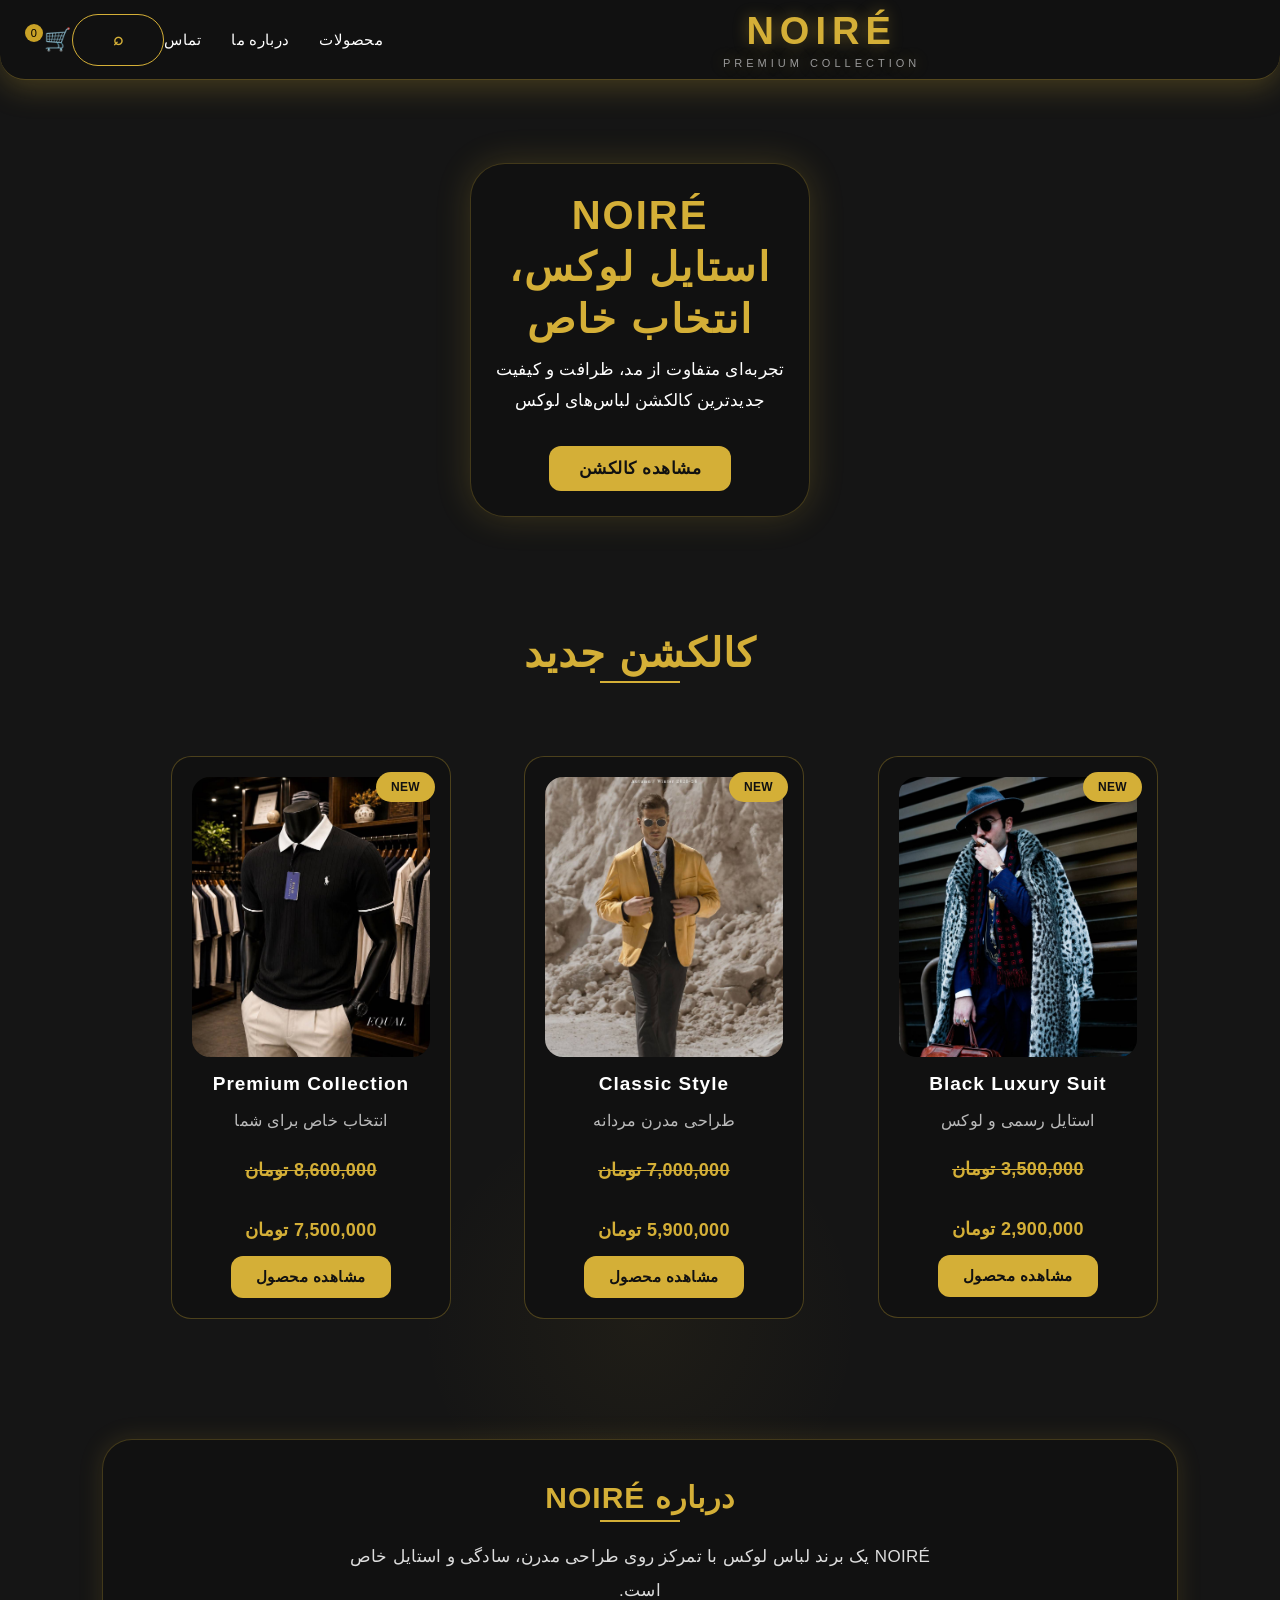
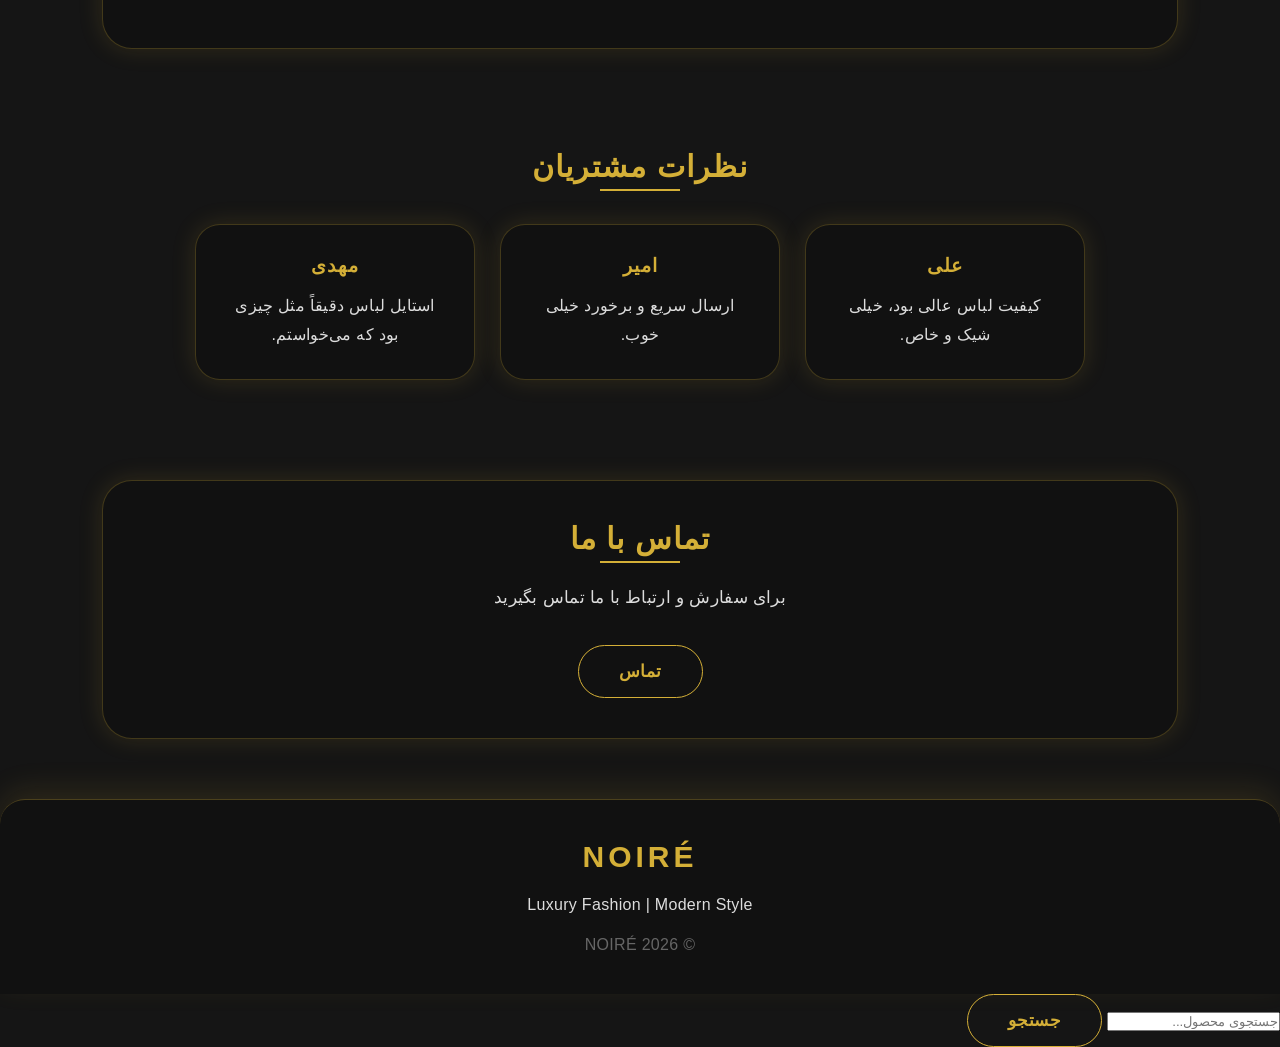
==== index.html @ c16a7753 "Update index.html" ====
<!DOCTYPE html>
<html lang="fa" dir="rtl">

<head>
    <meta charset="UTF-8">
    <meta name="viewport" content="width=device-width, initial-scale=1.0">

    <title>NOIRÉ | Luxury Fashion</title>

    <link rel="stylesheet" href="style.css">
</head>

<body>

<header>
    
    <div class="logo">
NOIRÉ
<div class="logo-sub">PREMIUM COLLECTION</div>
</div>

    <nav>
       <a href="#products">محصولات</a>
<a href="#about">درباره ما</a>
<a href="#contact">تماس</a>
    </nav>

<button onclick="openSearch()" class="search-icon">
⌕
</button>

  <div class="cart">
🛒 <span id="cart-count">0</span>
</div>
    
</header>

<section class="hero">

    <div class="hero-text">

        <h1>
            NOIRÉ
            <br>
            استایل لوکس،
            <br>
            انتخاب خاص
        </h1>

        <p>
            تجربه‌ای متفاوت از مد، ظرافت و کیفیت
            <br>
            جدیدترین کالکشن لباس‌های لوکس
        </p>

        <button>
            مشاهده کالکشن
        </button>

    </div>

</section>

<section class="products" id="products">

    <h2>کالکشن جدید</h2>

    <div class="product-box">


        <div class="card">

            <img src="product1.jpg">

            <div class="badge">
                NEW
            </div>

            <h3>Black Luxury Suit</h3>

            <p>استایل رسمی و لوکس</p>

            <div class="price">

<span class="old-price">
3,500,000 تومان
</span>

<span class="new-price">
2,900,000 تومان
</span>

</div>

            <a href="product1.html">
    <button>مشاهده محصول</button>
</a>

        </div>



        <div class="card">

            <img src="product2.jpg">

            <div class="badge">
                NEW
            </div>

            <h3>Classic Style</h3>

            <p>طراحی مدرن مردانه</p>

            <div class="price">

<span class="old-price">
7,000,000 تومان
</span>

<span class="new-price">
5,900,000 تومان
</span>

</div>

            <a href="product2.html">
    <button>مشاهده محصول</button>
</a>

        </div>



        <div class="card">

            <img src="product3.jpg">

            <div class="badge">
                NEW
            </div>

            <h3>Premium Collection</h3>

            <p>انتخاب خاص برای شما</p>

            <div class="price">

<span class="old-price">
8,600,000 تومان
</span>

<span class="new-price">
7,500,000 تومان
</span>

</div>

            <a href="product3.html">
    <button>مشاهده محصول</button>
</a>

        </div>


    </div>

</section>

<section class="about" id="about">

<h2>درباره NOIRÉ</h2>

<p>
NOIRÉ یک برند لباس لوکس با تمرکز روی طراحی مدرن،
سادگی و استایل خاص است.
</p>

</section>

<section class="reviews">

<h2>نظرات مشتریان</h2>


<div class="review-box">


<div class="review-card">

<h3>علی</h3>

<p>
کیفیت لباس عالی بود، خیلی شیک و خاص.
</p>

</div>



<div class="review-card">

<h3>امیر</h3>

<p>
ارسال سریع و برخورد خیلی خوب.
</p>

</div>



<div class="review-card">

<h3>مهدی</h3>

<p>
استایل لباس دقیقاً مثل چیزی بود که می‌خواستم.
</p>

</div>


</section>

<section class="contact" id="contact">

<h2>تماس با ما</h2>

<p>
برای سفارش و ارتباط با ما تماس بگیرید
</p>

<button>
تماس
</button>

</section>

<footer>

    <div class="footer-logo">
        NOIRÉ
    </div>

    <p>
        Luxury Fashion | Modern Style
    </p>

    <span>
        © 2026 NOIRÉ
    </span>

</footer>

<div class="cart-box" id="cart-box">

    <button id="checkout">
        ثبت سفارش
    </button>

    <div class="order-box" id="order-box">

<h3>ثبت سفارش</h3>

<input type="text" id="name" placeholder="نام شما">

<input type="text" id="phone" placeholder="شماره تماس">

<input type="text" id="address" placeholder="آدرس">

<button id="send-order">
ارسال سفارش
</button>

<button id="back-cart">
    بازگشت به سبد خرید
</button>

</div>

    <h3>سبد خرید</h3>

    <ul id="cart-items"></ul>

    <p id="total-price">
مجموع: 0 تومان
</p>

<button id="clear-cart">
    پاک کردن سبد
</button>

    <button id="close-cart">
        بستن
    </button>

</div>

<div class="loader">

<h1>NOIRÉ</h1>

</div>
    
<script>
console.log(localStorage.getItem("cart"));
</script>

<script>

window.addEventListener("load", function(){

setTimeout(function(){

document.querySelector(".loader").style.display = "none";

},2000);

}); 

</script>

<div class="search-box" id="search-box">

<input type="text" id="search-input" placeholder="جستجوی محصول...">

<button onclick="searchProduct()">جستجو</button> 

</div>
    
<script src="script.js"></script>
    
</body>

</html>
---- style.css ----
* {
    margin: 0;
    padding: 0;
    box-sizing: border-box;
}


body {
    background: #0a0a0a;
    color: white;
    font-family: Arial, sans-serif;
}


/* HEADER */

header {

    display: flex;
    justify-content: space-between;
    align-items: center;

    padding: 25px 8%;

    background: #0a0a0a;

    border-bottom: 1px solid rgba(212,175,55,0.3);

}


.logo {

    font-size: 38px;

    font-weight: 900;

    color: #d4af37;

    letter-spacing: 6px;

    text-shadow: 0 0 15px rgba(212,175,55,0.4);

}



nav {

    display: flex;
    gap: 30px;

}


nav a {

    color: white;
    text-decoration: none;

    font-size: 16px;

    transition: 0.3s;

}


nav a:hover {

    color: #d4af37;

}



/* HERO */


.hero{

min-height:80vh;

display:flex;

align-items:center;

justify-content:center;

background:

linear-gradient(

135deg,

rgba(0, 0, 0, 0.75),
),

url("hero.jpg");


background-size:cover;

background-position:center;

}



.hero-text {


    max-width: 700px;


}



.hero-text h1 {


    font-size: 55px;

    line-height: 1.3;


    margin-bottom: 20px;


}



.hero-text p {


    font-size: 20px;

    color: #ccc;


    margin-bottom: 35px;


}


button {

    padding: 15px 40px;

    background: transparent;

    color: #d4af37;

    border: 1px solid #d4af37;

    border-radius: 30px;

    font-size: 17px;

    cursor: pointer;

    transition: 0.3s;

}


button:hover {

    background: #d4af37;

    color: black;

    transform: translateY(-5px);

}


.products {
    padding: 60px 8%;
    text-align: center;
}

.products h2 {
    color: #d4af37;
    font-size: 40px;
    margin-bottom: 40px;
}


.product-box {
    display: flex;
    justify-content: center;
}


.card {

    background: #111;

    padding: 20px;

    width: 300px;

    border-radius: 15px;

}


.card img {

    width: 100%;

    border-radius: 10px;

}


.card h3 {

    margin: 20px 0;

}

.product-box {

    display: flex;
    gap: 30px;
    justify-content: center;
    flex-wrap: wrap;

}


.card {

    background: #111;

    width: 300px;

    padding: 20px;

    border: 1px solid rgba(212,175,55,0.2);

    border-radius: 20px;

    transition: 0.3s;

}


.card:hover {

    transform: translateY(-10px);

}


.card span {

    display: block;

    color: #d4af37;

    margin: 15px 0;

    font-size: 18px;

}

.card {

    background: #111;

    width: 300px;

    padding: 20px;

    border-radius: 20px;

    border: 1px solid rgba(212,175,55,0.3);

    overflow: hidden;

    transition: 0.4s;

}


.card img {

    width: 100%;

    height: 350px;

    object-fit: cover;

    border-radius: 15px;

}


.card:hover {

    box-shadow: 0 0 25px rgba(212,175,55,0.25);

    transform: translateY(-10px);

}

.about,
.contact {

    padding: 80px 8%;

    text-align: center;

}


.about h2,
.contact h2 {

    color: #d4af37;

    font-size: 40px;

    margin-bottom: 20px;

}


.about p,
.contact p {

    color: #ccc;

    font-size: 18px;

    max-width: 600px;

    margin: auto;

    line-height: 2;

}


.contact button {

    margin-top: 30px;

}

html {
    scroll-behavior: smooth;
}

footer {

    padding: 40px 8%;

    text-align: center;

    background: #050505;

    border-top: 1px solid rgba(212,175,55,0.3);

}


.footer-logo {

    color: #d4af37;

    font-size: 30px;

    font-weight: bold;

    letter-spacing: 4px;

    margin-bottom: 15px;

}


footer p {

    color: #aaa;

    margin-bottom: 15px;

}


footer span {

    color: #666;

}

@media(max-width:768px){


header{

    flex-direction:column;
    gap:20px;

}


nav{

    gap:15px;

}


.hero-text h1{

    font-size:38px;

}


.product-box{

    flex-direction:column;
    align-items:center;

}


.card{

    width:90%;

}

}

.hero-text,
.card,
.about,
.contact {

    animation: fadeUp 1s ease;

}


@keyframes fadeUp {

    from {

        opacity:0;

        transform:translateY(30px);

    }


    to {

        opacity:1;

        transform:translateY(0);

    }

}

section h2 {

    position: relative;

}


section h2::after {

    content: "";

    display: block;

    width: 80px;

    height: 2px;

    background: #d4af37;

    margin: 15px auto;

}

.cart {

    color:#d4af37;

    font-size:20px;

}

.cart-box {

    display:none;

    position:fixed;

    top:80px;

    right:30px;

    width:300px;

    background:#111;

    border:1px solid #d4af37;

    padding:20px;

    border-radius:15px;

    z-index:1000;

}


.cart-box h3 {

    color:#d4af37;

}

#close-cart {

    margin-top:20px;

}

.cart-box {

    display:none;

    position:fixed;

    top:80px;

    right:30px;

    width:320px;

    background:#0a0a0a;

    border:1px solid #d4af37;

    padding:25px;

    border-radius:20px;

    box-shadow:0 0 30px rgba(212,175,55,0.2);

    animation: cartOpen 0.3s ease;

}


.cart-box li {

    list-style:none;

    margin:15px 0;

    color:#ddd;

}


.cart-box button {

    padding:8px 15px;

    font-size:14px;

}


@keyframes cartOpen {

    from{

        opacity:0;

        transform:translateY(-20px);

    }


    to{

        opacity:1;

        transform:translateY(0);

    }

}

.product-page{

display:flex;

justify-content:center;

align-items:center;

gap:50px;

padding:80px 8%;

}


.product-page img{

width:400px;

border-radius:20px;

}


.product-info{

text-align:center;

}


.product-info h1{

color:#d4af37;

font-size:40px;

}


.product-info h2{

color:#d4af37;

margin:20px;

}

header a {

    color:#d4af37;

    text-decoration:none;

}

.cart-box{

position:fixed;
top:80px;
right:30px;

width:320px;

background:#111;

color:white;

padding:25px;

border-radius:20px;

box-shadow:0 10px 30px rgba(0,0,0,.4);

display:none;

}


.cart-box h3{

text-align:center;

font-size:25px;

}


#cart-items{

list-style:none;

padding:0;

}


#cart-items li{

background:#1b1b1b;

margin:15px 0;

padding:15px;

border-radius:15px;

}


#cart-items button{

background:#d4af37;

border:none;

padding:5px 12px;

border-radius:8px;

cursor:pointer;

}


#total-price{

font-size:20px;

text-align:center;

margin-top:20px;

}


#clear-cart,
#close-cart{

width:100%;

margin-top:10px;

padding:12px;

border:none;

border-radius:10px;

cursor:pointer;

}

.order-box{

display:none;

position:fixed;

top:50%;

left:50%;

transform:translate(-50%,-50%);

background:#111;

padding:30px;

width:320px;

border-radius:20px;

box-shadow:0 0 30px rgba(0,0,0,.5);

z-index:10;

}


.order-box h3{

text-align:center;

color:#d4af37;

margin-bottom:20px;

}


.order-box input{

width:100%;

box-sizing:border-box;

padding:12px;

margin:10px 0;

border-radius:10px;

border:none;

background:#222;

color:white;

}


#send-order{

width:100%;

padding:12px;

border:none;

border-radius:10px;

background:#d4af37;

cursor:pointer;

font-weight:bold;

}

.product-page{

display:flex;

gap:50px;

align-items:center;

justify-content:center;

padding:80px;

}


.product-page img{

width:400px;

border-radius:20px;

}


.product-info h1{

font-size:40px;

}


.product-info select{

padding:10px;

margin:20px;

border-radius:10px;

}


.product-buy{

background:#d4af37;

border:none;

padding:15px 30px;

border-radius:15px;

cursor:pointer;

}

@media(max-width:768px){


.product-page{

flex-direction:column;

padding:30px;

text-align:center;

}


.product-page img{

width:90%;

}


.product-info h1{

font-size:28px;

}


.product-info p{

font-size:16px;

}


.product-buy{

width:90%;

}


}

@media(max-width:768px){

.product-page{
    display:flex;
    flex-direction:column;
    padding:20px;
    gap:20px;
}


.product-page img{
    width:100%;
    max-width:350px;
    height:auto;
}


.product-info{
    width:100%;
}


.product-info h1{
    font-size:30px;
}


.product-info h2{
    font-size:22px;
}


.product-buy{
    width:100%;
}

}

.card{

background:#111;

color:white;

border-radius:20px;

padding:20px;

overflow:hidden;

transition:.3s;

}


.card:hover{

transform:translateY(-10px);

}


.card img{

width:100%;

height:300px;

object-fit:cover;

border-radius:15px;

}


.card h3{

font-size:22px;

margin-top:15px;

}


.card span{

display:block;

color:#d4af37;

font-size:18px;

margin:15px 0;

font-weight:bold;

}


.card button{

background:#d4af37;

border:none;

padding:12px 25px;

border-radius:12px;

cursor:pointer;

}


.product-box{

display:grid;

grid-template-columns:repeat(3,1fr);

gap:30px;

padding:30px;

}


@media(max-width:768px){

.product-box{

grid-template-columns:1fr;

}

}

.product-box{

display:grid;

gap:40px;

padding:40px;

}

.card img{

width:100%;

height:350px;

object-fit:cover;

border-radius:15px;

}

.product-box{

display:grid;

grid-template-columns:repeat(3,1fr);

gap:30px;

padding:30px;

}


@media(max-width:900px){

.product-box{

grid-template-columns:1fr;

}

}

.product-box{

display:grid;

grid-template-columns:repeat(3, 1fr);

gap:40px;

width:100%;

padding:40px;

box-sizing:border-box;

}


.card{

width:100%;

box-sizing:border-box;

}


@media(max-width:900px){

.product-box{

grid-template-columns:1fr;

}

}

.product-box{

width:100%;

max-width:1400px;

margin:auto;

padding:40px 20px;

gap:25px;

}


.card{

padding:25px;

}

.card h3{

color:white;

margin-bottom:10px;

}


.card p{

color:#bbb;

line-height:1.8;

}


.card span{

color:#d4af37;

}


.card button{

color:#111;

font-size:15px;

font-weight:bold;

}

header{

display:flex;

justify-content:space-between;

align-items:center;

padding:20px 50px;

background:#0b0b0b;

border-bottom:1px solid #222;

}


nav{

display:flex;

gap:30px;

}


nav a{

color:white;

text-decoration:none;

font-size:17px;

transition:.3s;

}


nav a:hover{

color:#d4af37;

}


.cart{

color:white;

font-size:20px;

cursor:pointer;

}

@media(max-width:768px){

header{

padding:20px;

}





nav{

gap:15px;

}


nav a{

font-size:14px;

}

}

.hero-text,
.card,
.about,
.contact{

animation:fadeUp 1s ease;

}


@keyframes fadeUp{

from{

opacity:0;

transform:translateY(30px);

}


to{

opacity:1;

transform:translateY(0);

}

}

.product-info{

color:white;

}


.product-info p{

color:#bbb;

font-size:18px;

line-height:2;

}


.product-info h1{

color:#d4af37;

}


.product-info h2{

color:white;

}


.product-info label{

display:block;

margin-top:20px;

color:#bbb;

}


.product-info select{

background:#111;

color:white;

border:1px solid #d4af37;

padding:12px;

border-radius:10px;

}


.product-page{

background:#0b0b0b;

min-height:80vh;

}

.product-page{

background:#0b0b0b;

padding:60px;

}


.product-info h1{

font-size:38px;

margin-bottom:20px;

}


.product-info h2{

font-size:26px;

color:#d4af37;

}


.product-info p{

max-width:450px;

}


.product-buy{

background:#d4af37;

color:#111;

font-size:17px;

font-weight:bold;

padding:15px 35px;

border-radius:12px;

border:2px solid #d4af37;

transition:.3s;

}


.product-buy:hover{

background:transparent;

color:#d4af37;

}

.product-page{

background:#0b0b0b;

padding:60px;

}


.product-page img{

border-radius:25px;

box-shadow:0 20px 50px rgba(0,0,0,.7);

}


.product-info{

background:#111;

padding:35px;

border-radius:25px;

box-shadow:0 20px 50px rgba(0,0,0,.5);

}


.product-buy{

box-shadow:0 10px 25px rgba(212,175,55,.25);

}


.product-info h1{

text-shadow:0 5px 20px rgba(212,175,55,.25);

}

.product-page img{

width:280px;

height:400px;

object-fit:cover;

border-radius:25px;

box-shadow:0 0 35px rgba(212,175,55,0.6);

transition:.3s;

}


.product-page img:hover{

transform:scale(1.03);

}

.product-info{

padding:40px;

min-width:280px;

border-radius:25px;

box-shadow:0 0 35px rgba(212,175,55,0.2);

}


.product-info h1{

font-size:40px;

}


.product-info p{

font-size:20px;

}


.product-info h2{

font-size:30px;

}

.related-products{

padding:60px 30px;

text-align:center;

}


.related-products h2{

color:#d4af37;

margin-bottom:30px;

}


.related-box{

display:flex;

justify-content:center;

gap:30px;

flex-wrap:wrap;

}


.related-card{

background:#111;

padding:25px;

border-radius:20px;

width:250px;

box-shadow:0 0 20px rgba(212,175,55,.15);

}


.related-card h3{

color:white;

}


.related-card p{

color:#d4af37;

}


.related-card button{

background:#d4af37;

color:#111;

border:none;

padding:10px 20px;

border-radius:10px;

cursor:pointer;

}

.reviews{

padding:70px 30px;

text-align:center;

}


.reviews h2{

color:#d4af37;

margin-bottom:40px;

}


.review-box{

display:flex;

justify-content:center;

gap:30px;

flex-wrap:wrap;

}


.review-card{

background:#111;

color:white;

width:250px;

padding:25px;

border-radius:20px;

box-shadow:0 0 25px rgba(212,175,55,.15);

}


.review-card h3{

color:#d4af37;

}


.review-card p{

color:#bbb;

line-height:1.8;

}

#cart-box button{

background: #d4af37;

color: #111;

border: none;

padding: 6px 14px;

border-radius: 8px;

font-weight: bold;

cursor: pointer;

}


#cart-box button:hover{

background: #b8962e;

color: #000;

}

body{
    font-family: Arial, sans-serif;
    letter-spacing: 0.3px;
}


h1,h2,h3{
    font-weight:700;
    letter-spacing:1px;
}


p{
    color:#777;
    line-height:1.8;
}


.card h3{
    font-size:19px;
    font-weight:700;
}


.card span{
    color:#d4af37;
    font-weight:bold;
}


button{
    font-weight:700;
    letter-spacing:0.5px;
}


#cart-box{
    font-size:15px;
}


#cart-box li{
    line-height:2;
    font-weight:600;
}


#cart-box button{
    background:#d4af37;
    color:#111;
}

.card{

transition: all 0.35s ease;

cursor: pointer;

}


.card:hover{

transform: translateY(-10px);

box-shadow: 0 15px 35px rgba(212,175,55,0.25);

}


.card img{

transition: transform 0.35s ease;

}


.card:hover img{

transform: scale(1.04);

}

.card button{

transition: all 0.3s ease;

}


.card button:hover{

transform: translateY(-2px);

box-shadow: 0 8px 20px rgba(212,175,55,0.35);

}

.logo-sub{

font-size:11px;

letter-spacing:4px;

color:#999;

margin-top:4px;

font-weight:500;

}

header .logo{
    margin: auto;
}

.logo{
    text-align: center;
}

.hero{

animation: fadeUp 0.8s ease;

}


@keyframes fadeUp{

from{

opacity:0;

transform:translateY(30px);

}


to{

opacity:1;

transform:translateY(0);

}

}

.hero-text{

background:rgba(20, 20, 20, 0.85);

padding:35px 45px;

border-radius:25px;

border:1px solid rgba(212,175,55,0.35);

box-shadow:0 0 30px rgba(212,175,55,0.25);

text-align:center;

}


.hero-text h1{

color:#d4af37;

font-size:40px;

font-weight:900;

letter-spacing:2px;

}


.hero-text p{

color:#fff;

font-size:17px;

}


.hero-text button{

margin-top:20px;

background:#d4af37;

color:#111;

border:none;

padding:12px 30px;

border-radius:12px;

font-weight:bold;

}

body{
    background: #151515;

    color:white;
}

header{

background:#111;

border-radius:0 0 25px 25px;

box-shadow:0 8px 30px rgba(212,175,55,0.25);

border-bottom:1px solid rgba(212,175,55,0.35);

}

footer{

background:#111;

border-radius:25px 25px 0 0;

box-shadow:0 -8px 30px rgba(212,175,55,0.25);

border-top:1px solid rgba(212,175,55,0.35);

}

.product-page{

display:flex;

gap:50px;

align-items:center;

justify-content:center;

padding:70px 8%;

}



.product-image img{

width:280px;

border-radius:25px;

box-shadow:0 0 30px rgba(212,175,55,0.25);

background:#151515;

}



.product-info{

background:#222;

padding:35px;

border-radius:25px;

border:1px solid rgba(212,175,55,0.3);

box-shadow:0 0 25px rgba(212,175,55,0.2);

}



.product-info h1{

color:#d4af37;

}



.product-info h2{

color:#d4af37;

}



.product-buy{

background:#d4af37;

color:#111;

border:none;

padding:12px 25px;

border-radius:12px;

cursor:pointer;

font-weight:bold;

}



.related-card{

background:#222;

padding:25px;

border-radius:20px;

border:1px solid rgba(212,175,55,0.25);

}

.related-products{

background:#151515 !important;

}


.related-box{

background:#151515 !important;

}


.related-card{

background:#222 !important;

}

.product-page,
.related-products{

background:#151515;

}

.product-page{

background:#151515;

border-radius:30px;

margin:30px 5%;

padding:90px 8%;

box-shadow:0 0 35px rgba(212,175,55,0.15);

}

.product-info h1{

font-size:38px;

font-weight:900;

letter-spacing:2px;

color:#d4af37;

}


.product-info p{

color:#ddd;

font-size:17px;

line-height:2;

}


.product-info h2{

font-size:28px;

margin:20px 0;

color:#d4af37;

}

.product-buy{

background:#d4af37;

color:#111;

border:none;

padding:15px 35px;

border-radius:15px;

font-size:17px;

font-weight:900;

cursor:pointer;

transition:0.3s;

box-shadow:0 0 20px rgba(212,175,55,0.35);

}


.product-buy:hover{

transform:translateY(-3px);

box-shadow:0 0 35px rgba(212,175,55,0.6);

}

.product-info label{

display:block;

margin-top:20px;

margin-bottom:10px;

color:#d4af37;

font-weight:bold;

font-size:17px;

}


.product-info select{

background:#151515;

color:white;

border:1px solid rgba(212,175,55,0.5);

padding:12px 25px;

border-radius:12px;

font-size:16px;

outline:none;

cursor:pointer;

}

.related-products{

text-align:center;

padding:70px 8%;

}


.related-products h2{

color:#d4af37;

font-size:32px;

margin-bottom:40px;

}



.related-box{

display:flex;

justify-content:center;

gap:30px;

flex-wrap:wrap;

}



.related-card{

background:#222;

padding:30px;

width:260px;

border-radius:25px;

border:1px solid rgba(212,175,55,0.25);

box-shadow:0 0 25px rgba(212,175,55,0.15);

}



.related-card h3{

color:white;

font-size:20px;

}



.related-card p{

color:#d4af37;

font-size:18px;

font-weight:bold;

}



.related-card button{

background:#d4af37;

color:#111;

border:none;

padding:10px 25px;

border-radius:12px;

font-weight:bold;

cursor:pointer;

}

.card,
.related-card{

transition:0.3s;

}


.card:hover,
.related-card:hover{

transform:translateY(-8px);

box-shadow:0 0 35px rgba(212,175,55,0.25);

}

body{

background:

radial-gradient(

circle at center,

rgba(212,175,55,0.05),

transparent 15%

),

#151515;

}

.about,
.contact{

background:#111111;

padding:40px;

border-radius:25px;

margin:40px 8%;

border:1px solid rgba(212,175,55,0.25);

box-shadow:0 0 25px rgba(212,175,55,0.15);

}



.about h2,
.contact h2{

color:#d4af37;

font-size:30px;

text-align:center;

margin-bottom:25px;

}



.about p,
.contact p{

color:#ddd;

font-size:17px;

line-height:2;

text-align:center;

}

.contact a{

color:#d4af37;

text-decoration:none;

font-weight:bold;

}

.reviews{

padding:50px 8%;

}


.reviews h2{

color:#d4af37;

font-size:30px;

text-align:center;

margin-bottom:35px;

}



.review-box{

display:flex;

gap:25px;

justify-content:center;

flex-wrap:wrap;

}



.review-card{

background:#111111;

width:280px;

padding:30px;

border-radius:25px;

border:1px solid rgba(212,175,55,0.25);

box-shadow:0 0 25px rgba(212,175,55,0.15);

transition:0.3s;

}



.review-card:hover{

transform:translateY(-8px);

}



.review-card h3{

color:#d4af37;

margin-bottom:15px;

}



.review-card p{

color:#ddd;

line-height:2;

}

section{

animation:fadeUp 0.8s ease;

}


@keyframes fadeUp{

from{

opacity:0;

transform:translateY(30px);

}


to{

opacity:1;

transform:translateY(0);

}

}

@media(max-width:768px){


header{

padding:20px 5%;

}


.logo{

font-size:28px;

}



.product-page{

flex-direction:column;

margin:35px 0%;

padding:70px 8%;

}



.product-image img{

width:280px;

}



.product-info{

text-align:center;

}



.related-card,
.review-card{

width:100%;

}



nav{

gap:15px;

}


}

.card{

padding:20px;

width:280px;

}


.card img{

height:280px;

object-fit:cover;

border-radius:18px;

}



.card h3{

margin:12px 0;

}



.card p{

margin:8px 0;

}

.product-info{

margin-top:50px;

}

.product-page{

gap:90px;

}

.product-page{

display:flex;

align-items:center;

gap:80px;

}



.product-image{

flex-shrink:0;

}



.product-info{

flex:1;

margin-top:0;

padding:35px;

}

#back-cart{

margin-top:20px;

}

#back-cart{

margin-top:20px;

padding:12px 25px;

border-radius:20px;

}

.order-box{

background:#1b1b1b;

padding:35px;

border-radius:25px;

box-shadow:0 0 30px rgba(212,175,55,0.25);

border:1px solid rgba(212,175,55,0.3);

}


.order-box input{

width:100%;

padding:15px;

margin:10px 0;

border-radius:15px;

border:none;

background:#2b2b2b;

color:white;

}


#send-order{

margin-top:20px;

padding:14px 35px;

border-radius:25px;

background:#d4af37;

border:none;

font-weight:bold;

cursor:pointer;

}

.cart-box{

background:#1b1b1b;

padding:35px;

border-radius:25px;

border:1px solid rgba(212,175,55,0.3);

box-shadow:0 0 30px rgba(212,175,55,0.2);

}

.cart-item{

background:#242424;

border-radius:20px;

padding:20px;

margin:15px 0;

border:1px solid rgba(212,175,55,0.15);

}

.cart-box{

max-height:500px;

overflow-y:auto;

}

.product-buy{

width:100%;

padding:16px;

margin-top:25px;

border:none;

border-radius:30px;

background:#d4af37;

color:#111;

font-size:18px;

font-weight:bold;

cursor:pointer;

transition:0.3s;

box-shadow:0 0 20px rgba(212,175,55,0.3);

}


.product-buy:hover{

transform:translateY(-5px);

box-shadow:0 0 35px rgba(212,175,55,0.6);

}

select{

width:100%;

padding:14px;

margin-top:10px;

background:#1b1b1b;

color:white;

border:1px solid rgba(212,175,55,0.4);

border-radius:20px;

font-size:16px;

outline:none;

cursor:pointer;

}


select:hover{

box-shadow:0 0 20px rgba(212,175,55,0.25);

}

.product-info select{

display:block;

margin-left:auto;

margin-right:auto;

}

.reviews{

padding:60px 20px;

}


.reviews h2{

text-align:center;

margin-bottom:40px;

color:#d4af37;

}



.review-box{

display:flex;

justify-content:center;

gap:25px;

flex-wrap:wrap;

}



.review-card{

background:#111;

padding:30px;

border-radius:25px;

width:280px;

border:1px solid rgba(212,175,55,0.25);

box-shadow:0 0 25px rgba(212,175,55,0.15);

transition:0.3s;

}



.review-card:hover{

transform:translateY(-8px);

box-shadow:0 0 35px rgba(212,175,55,0.35);

}



.review-card h3{

color:#d4af37;

margin-bottom:15px;

}


.review-card p{

color:#ddd;

line-height:1.8;

}

.hero{

padding:0 20px;

}


.hero-text{

padding:25px;

border-radius:35px;

}

button{

font-family:inherit;

transition:0.3s ease;

border-radius:30px;

}


button:hover{

transform:translateY(-4px);

box-shadow:0 0 25px rgba(212,175,55,0.45);

}

.about,
.contact{

transition:0.3s ease;

border-radius:30px;

}


.about:hover,
.contact:hover{

transform:translateY(-8px);

box-shadow:0 0 35px rgba(212,175,55,0.35);

}

.hero-text{

background:#111;

border:1px solid rgba(212,175,55,0.25);

box-shadow:0 0 35px rgba(212,175,55,0.2);

border-radius:35px;

transition:0.3s ease;

}


.hero-text:hover{

transform:translateY(-8px);

box-shadow:0 0 45px rgba(212,175,55,0.45);

}

footer{

background:#111;

margin-top:60px;

padding:40px 20px;

text-align:center;

border-top:1px solid rgba(212,175,55,0.3);

box-shadow:0 -10px 30px rgba(212,175,55,0.12);

}


footer h2{

color:#d4af37;

letter-spacing:3px;

}


footer p{

color:#ddd;

line-height:2;

}

.product-card,
.review-card,
.about,
.contact,
.hero-text{

position:relative;

overflow:hidden;

}


.product-card::after,
.review-card::after,
.about::after,
.contact::after,
.hero-text::after{

content:"";

position:absolute;

top:0;

left:-120%;

width:35%;

height:100%;

background:linear-gradient(
120deg,
transparent,
rgba(212,175,55,0.10),
transparent
);

animation:shine 8s infinite;

}


@keyframes shine{

0%{

left:-120%;

}

40%{

left:120%;

}

100%{

left:120%;

}

}

h2{

position:relative;

display:inline-block;

}


h2::after{

content:"";

position:absolute;

bottom:-22px;

left:50%;

transform:translateX(-50%);

width:200px;

height:5px;

background:#d4af37;

animation:lineGlow 3s infinite;

}


@keyframes lineGlow{

0%,100%{

width:50px;

}

50%{

width:90px;

}

}

h1{

letter-spacing:1px;

}


p{

letter-spacing:.3px;

}

.product-card img{

transition:0.5s ease;

}


.product-card:hover img{

transform:scale(1.05);

}

.product-card,
.review-card,
.about,
.contact,
.hero-text{

animation:fadeUp 1s ease;

}


@keyframes fadeUp{

from{

opacity:0;

transform:translateY(30px);

}


to{

opacity:1;

transform:translateY(0);

}

}

button{

transition:0.2s ease;

}


button:active{

transform:scale(0.95);

}

.badge{

position:absolute;

top:15px;

right:15px;

background:#d4af37;

color:#111;

padding:8px 15px;

border-radius:20px;

font-size:12px;

font-weight:bold;

z-index:2;

}

.card{

position:relative;

}

.price{

display:flex;

flex-direction:column;

gap:8px;

}


.old-price{

color:#888;

text-decoration:line-through;

font-size:14px;

}


.new-price{

color:#d4af37;

font-size:20px;

font-weight:bold;

}

.product-buy button{

background:#d4af37;

color:#111;

border:none;

padding:12px 25px;

border-radius:25px;

font-weight:bold;

transition:0.3s ease;

}


.product-buy button:hover{

box-shadow:0 0 25px rgba(212,175,gold,0.5);

transform:translateY(-3px);

}

.hero-text,
.card,
.review-card,
.about,
.contact{

animation:showUp 0.8s ease both;

}


.hero-text{

animation-delay:0.2s;

}


.card{

animation-delay:0.4s;

}


.review-card{

animation-delay:0.6s;

}


@keyframes showUp{

from{

opacity:0;

transform:translateY(25px);

}


to{

opacity:1;

transform:translateY(0);

}

}

.loader{

position:fixed;

top:0;

left:0;

width:100%;

height:100%;

background:#111;

display:flex;

justify-content:center;

align-items:center;

z-index:9999;

animation:hideLoader 2.5s forwards;

}


.loader h1{

color:#d4af37;

letter-spacing:8px;

font-size:45px;

animation:logoPulse 1.5s infinite;

}


@keyframes logoPulse{

0%,100%{

opacity:0.5;

}

50%{

opacity:1;

}

}


@keyframes hideLoader{

0%{

opacity:1;

}

80%{

opacity:1;

}

100%{

opacity:0;

visibility:hidden;

}

}

.products {
    padding-bottom: 40px;
}

.about {
    padding-top: 40px;
}

.product-box {
    margin-bottom: 20px;
}
.products {
    padding-bottom: 20px;
}

.hero {
    padding-bottom: 20px;
}

.products h2 {
    margin-top: 20px;
}

.hero-text h1 {
    margin-bottom: 10px !important;
}

.hero-text p {
    margin-bottom: 10px !important;
}

.products h2 {
    margin-top: 0px !important;
}

.hero {
    min-height: 60vh !important;
}

.products {
    padding-top: 10px !important;
}

nav a {
    position: relative;
    transition: .3s;
}

nav a:hover {
    color: #c9a227;
}

nav a::after {
    content:"";
    position:absolute;
    width:0;
    height:2px;
    bottom:-6px;
    right:0;
    background:#c9a227;
    transition:.3s;
}

nav a:hover::after {
    width:100%;
}

nav {
    display: flex;
    gap: 30px;
}

nav a {
    color: #fff;
    text-decoration: none;
    position: relative;
    font-size: 15px;
    transition: .3s;
}

nav a:hover {
    color: #c9a227;
}


nav a::after {
    content: "";
    position: absolute;
    width: 0;
    height: 2px;
    background: #c9a227;
    bottom: -8px;
    right: 0;
    transition: .3s;
}

nav a:hover::after {
    width: 100%;
}

.cart {
    cursor: pointer;
    position: relative;
    font-size: 22px;
    transition: .3s;
}

.cart:hover {
    transform: scale(1.1);
}

#cart-count {
    background: #c9a227;
    color: #000;
    font-size: 11px;
    width: 18px;
    height: 18px;
    border-radius: 50%;
    display: inline-flex;
    align-items: center;
    justify-content: center;
    position: relative;
    top: -10px;
    right: -5px;
}

header {
    display: flex;
    align-items: center;
    justify-content: space-between;
    flex-wrap: nowrap;
    padding: 10px 20px;
}

@media (max-width:768px){

header {
    display:flex;
    flex-direction:row;
    align-items:center;
    justify-content:space-between;
    padding:10px 15px;
}

nav {
    display:none;
}

@media (max-width:768px){

header {
    position: relative;
}

.logo {
    position: absolute;
    left: 50%;
    transform: translateX(-50%);
}

}

@media (max-width:768px){

.logo {
    position:absolute;
    left:50%;
    transform:translateX(-50%);
}

.cart {
    margin-right:15px;
}

}

@media (max-width:768px){

header {
    min-height: 85px;
    padding: 15px 20px;
}

.logo {
    top: 50%;
    transform: translate(-50%, -50%);
}

.cart {
    position: absolute;
    left: 20px;
    top: 50%;
    transform: translateY(-50%);
}

.logo-sub {
    white-space: nowrap;
    margin-top: 8px;
}

}

@media (max-width:768px){

header {
    min-height: 95px !important;
    position: relative !important;
}

.logo {
    position: absolute !important;
    left: 50% !important;
    top: 45% !important;
    transform: translate(-50%, -50%) !important;
}

.cart {
    position: absolute !important;
    left: 25px !important;
    top: 45% !important;
}

.logo-sub {
    margin-top: 10px !important;
}

}

.loader{
    position:fixed;
    inset:0;
    background:#000;
    display:flex;
    align-items:center;
    justify-content:center;
    z-index:9999;
    animation:hideLoader 2.5s forwards;
}

.loader h1{
    color:white;
    font-size:50px;
    letter-spacing:8px;
    animation:logoLoad 1.5s ease;
}


@keyframes logoLoad{

from{
    opacity:0;
    transform:scale(.7);
}

to{
    opacity:1;
    transform:scale(1);
}

}


@keyframes hideLoader{

0%,80%{
    opacity:1;
}

100%{
    opacity:0;
    visibility:hidden;
}

}

.loader{
    position: fixed;
    top: 0;
    left: 0;
    width: 100%;
    height: 100%;
    background: #000;
    display: flex;
    justify-content: center;
    align-items: center;
    z-index: 99999;

    animation: loaderHide 2.5s forwards;
}

.loader h1{
    color: white;
    font-size: 55px;
    letter-spacing: 10px;

    animation: logoAnim 1.5s ease;
}

@keyframes logoAnim{

0%{
    opacity:0;
    transform:scale(.7);
}

100%{
    opacity:1;
    transform:scale(1);
}

}

@keyframes loaderHide{

0%,80%{
    opacity:1;
}

100%{
    opacity:0;
    visibility:hidden;
    pointer-events:none;
}

}

.loader{

position:fixed;

top:0;

left:0;

width:100%;

height:100%;

background:#111;

display:flex;

justify-content:center;

align-items:center;

z-index:9999;

animation:hideLoader 2.5s forwards;

}


.loader h1{

color:#d4af37;

letter-spacing:8px;

font-size:45px;

animation:logoPulse 1.5s infinite;

}


@keyframes logoPulse{

0%,100%{

opacity:0.5;

}

50%{

opacity:1;

}

}


@keyframes hideLoader{

0%{

opacity:1;

}

80%{

opacity:1;

}

100%{

opacity:0;

visibility:hidden;

}

.loader{
    animation: fadeOut 1.5s ease forwards;
}


@keyframes fadeOut{

0%{
    opacity:1;
    visibility:visible;
}

70%{
    opacity:1;
}

100%{
    opacity:0;
    visibility:hidden;
}

}



body{
    animation: pageIn 1s ease;
}


@keyframes pageIn{

from{
    opacity:0;
    transform:translateY(10px);
}

to{
    opacity:1;
    transform:translateY(0);
}

}

header,
.hero,
.products,
.about,
.reviews,
.contact,
footer{

    animation: fadeUp 1s ease forwards;
    opacity:0;

}


@keyframes fadeUp{

from{
    opacity:0;
    transform:translateY(30px);
}

to{
    opacity:1;
    transform:translateY(0);
}

}

.product-page header,
header{

    display:flex;
    align-items:center;
    justify-content:space-between;

}


header a{
    margin-right:20px;
    white-space:nowrap;
}

.product-page header{

display:flex;
align-items:center;
justify-content:space-between;
padding:20px 50px;

}


.product-page header a{

color:#d4af37;
text-decoration:none;
font-size:18px;

}

header a{

color:#d4af37;
text-decoration:none;
margin-right:30px;
font-size:18px;

}


header a:hover{

color:white;

}

.search-box{

display:none;

position:fixed;

top:100px;

left:50%;

transform:translateX(-50%);

background:#050505;

border:1px solid #d4af37;

padding:15px 20px;

border-radius:30px;

z-index:999999;

box-shadow:0 0 25px rgba(212,175,55,.4);

}

.search-box input{

background:transparent;

border:none;

outline:none;

color:white;

width:220px;

padding:8px;

}

.search-box button{

background:#d4af37;

border:none;

padding:8px 15px;

border-radius:20px;

cursor:pointer;

}
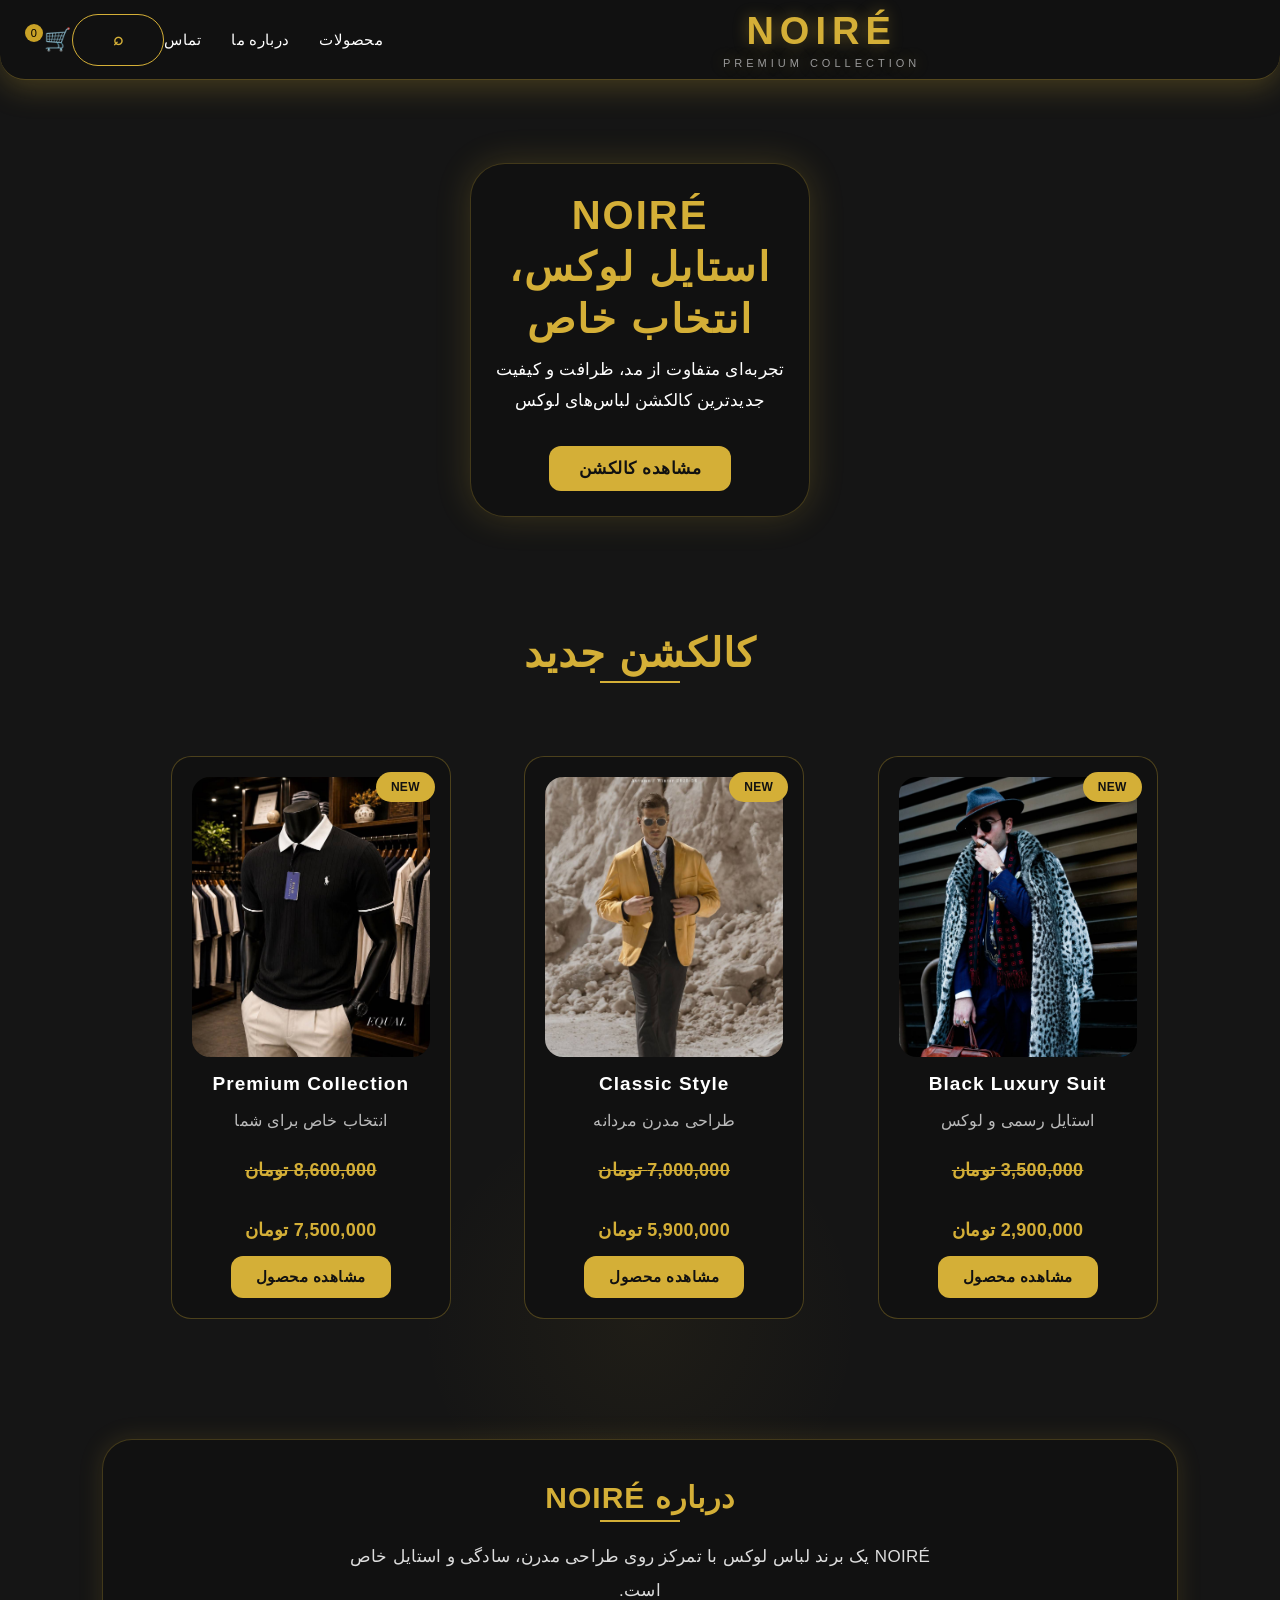
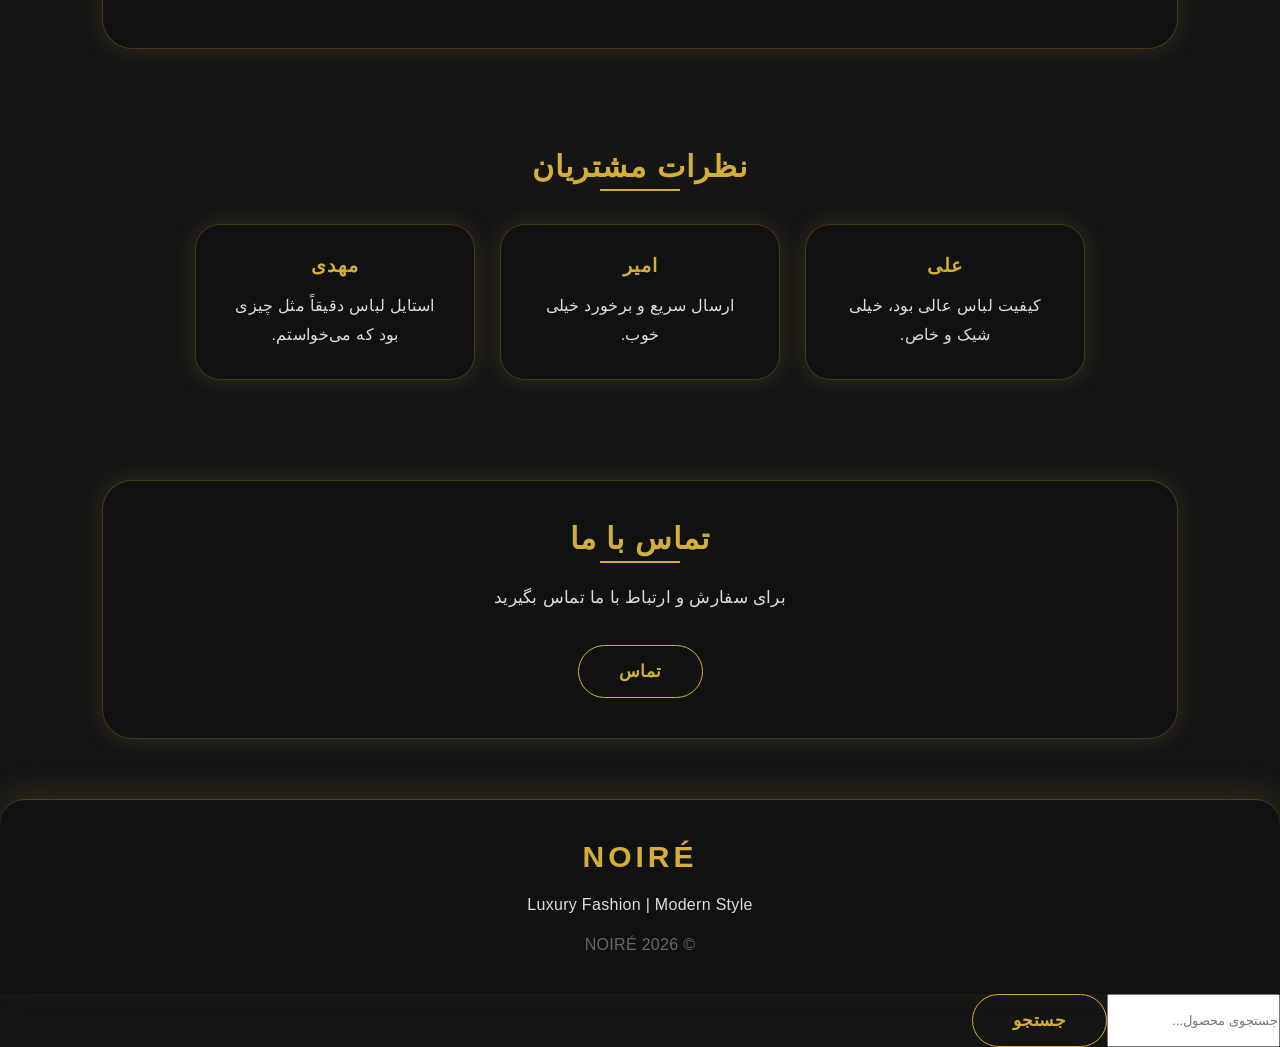
==== commit 4db3cda6: "Update index.html" ====
--- a/index.html
+++ b/index.html
@@ -321,11 +321,11 @@
 
 </script>
 
-<div class="search-box" id="search-box">
+<div class="search-box" id="search-box" style="display:flex !important;">
 
 <input type="text" id="search-input" placeholder="جستجوی محصول...">
 
-<button onclick="searchProduct()">جستجو</button> 
+<button onclick="searchProduct()">جستجو</button>
 
 </div>
     
--- a/style.css
+++ b/style.css
@@ -3990,3 +3990,17 @@
 cursor:pointer;
 
 }
+
+.search-icon{
+    z-index:999999 !important;
+    position:relative !important;
+    user-select:none;
+}
+
+.search-icon span{
+    pointer-events:none;
+}
+
+.logo{
+    user-select:none;
+}
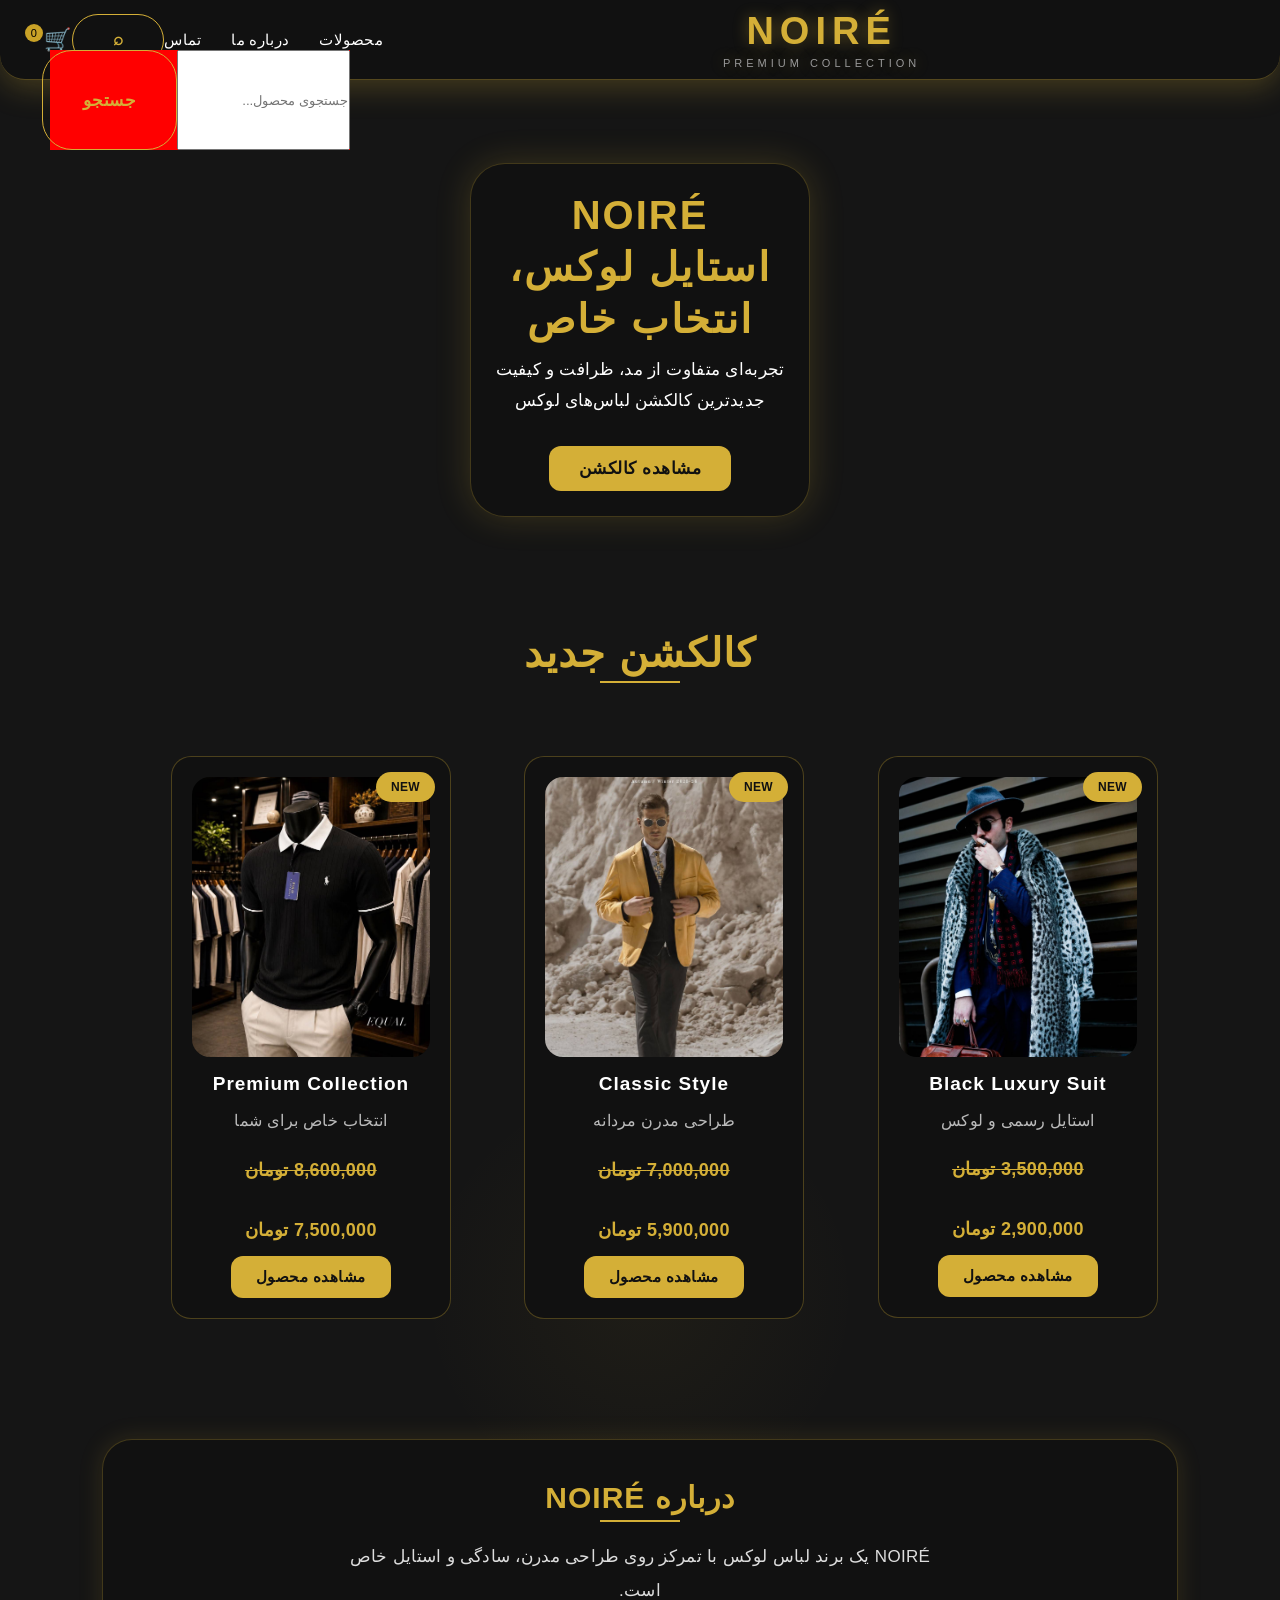
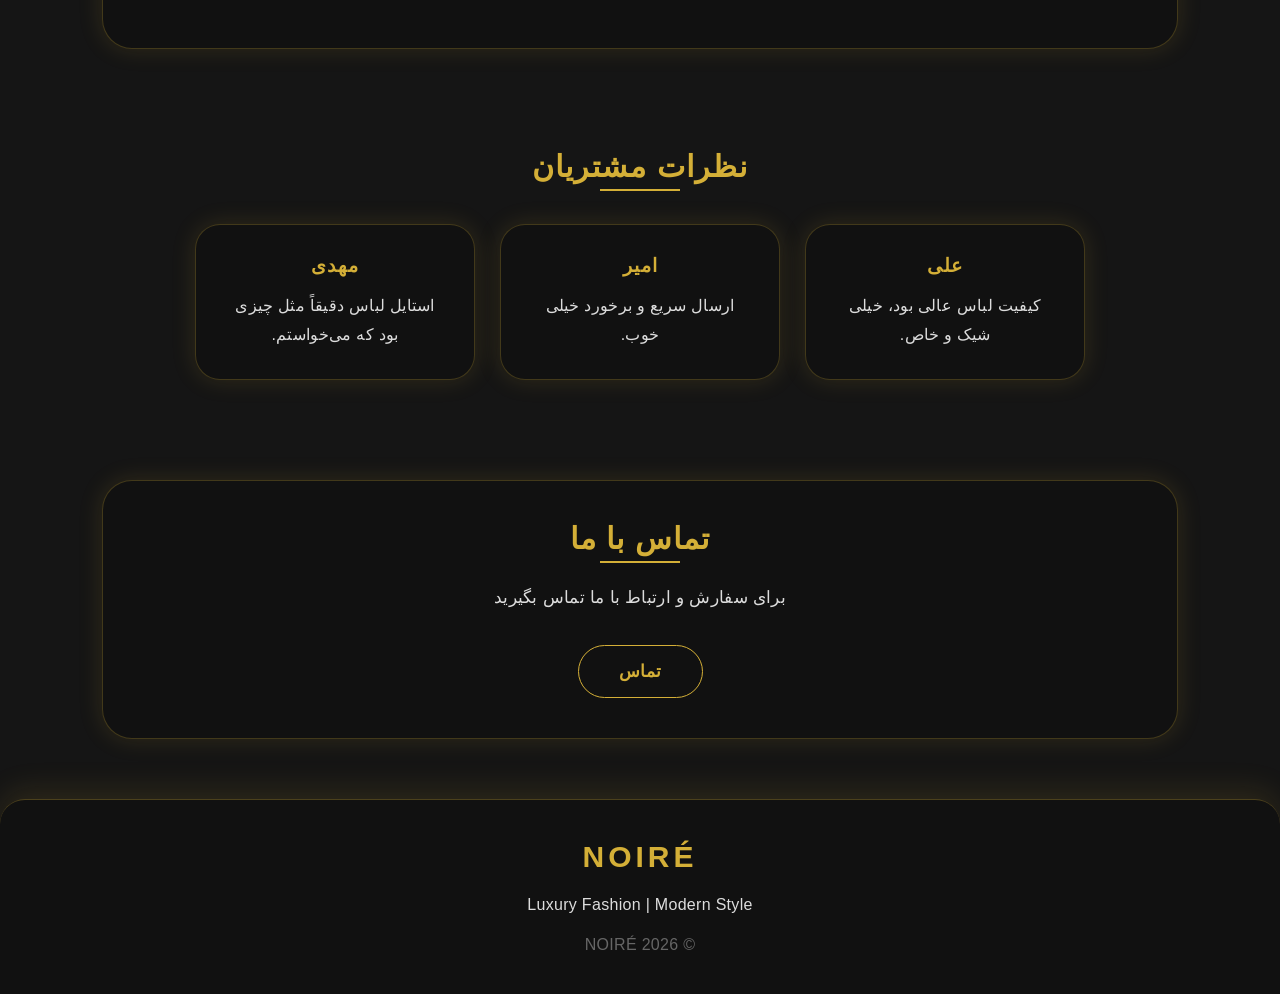
==== commit 83dbb45d: "Update index.html" ====
--- a/index.html
+++ b/index.html
@@ -321,8 +321,8 @@
 
 </script>
 
-<div class="search-box" id="search-box" style="display:flex !important;">
-
+<div class="search-box" id="search-box" style="display:flex !important; position:fixed; top:50px; left:50px; background:red; width:300px; height:100px; z-index:999999;">
+    
 <input type="text" id="search-input" placeholder="جستجوی محصول...">
 
 <button onclick="searchProduct()">جستجو</button>
--- a/style.css
+++ b/style.css
@@ -4004,3 +4004,29 @@
 .logo{
     user-select:none;
 }
+.search-box{
+    display:flex !important;
+    position:fixed !important;
+    top:50% !important;
+    left:50% !important;
+    transform:translate(-50%,-50%) !important;
+    background:red !important;
+    padding:50px !important;
+    z-index:99999999 !important;
+}
+.search-box{
+    display:flex !important;
+    position:fixed !important;
+
+    top:50% !important;
+    left:50% !important;
+
+    transform:translate(-50%,-50%) !important;
+
+    background:red !important;
+
+    width:300px !important;
+    height:80px !important;
+
+    z-index:99999999 !important;
+}
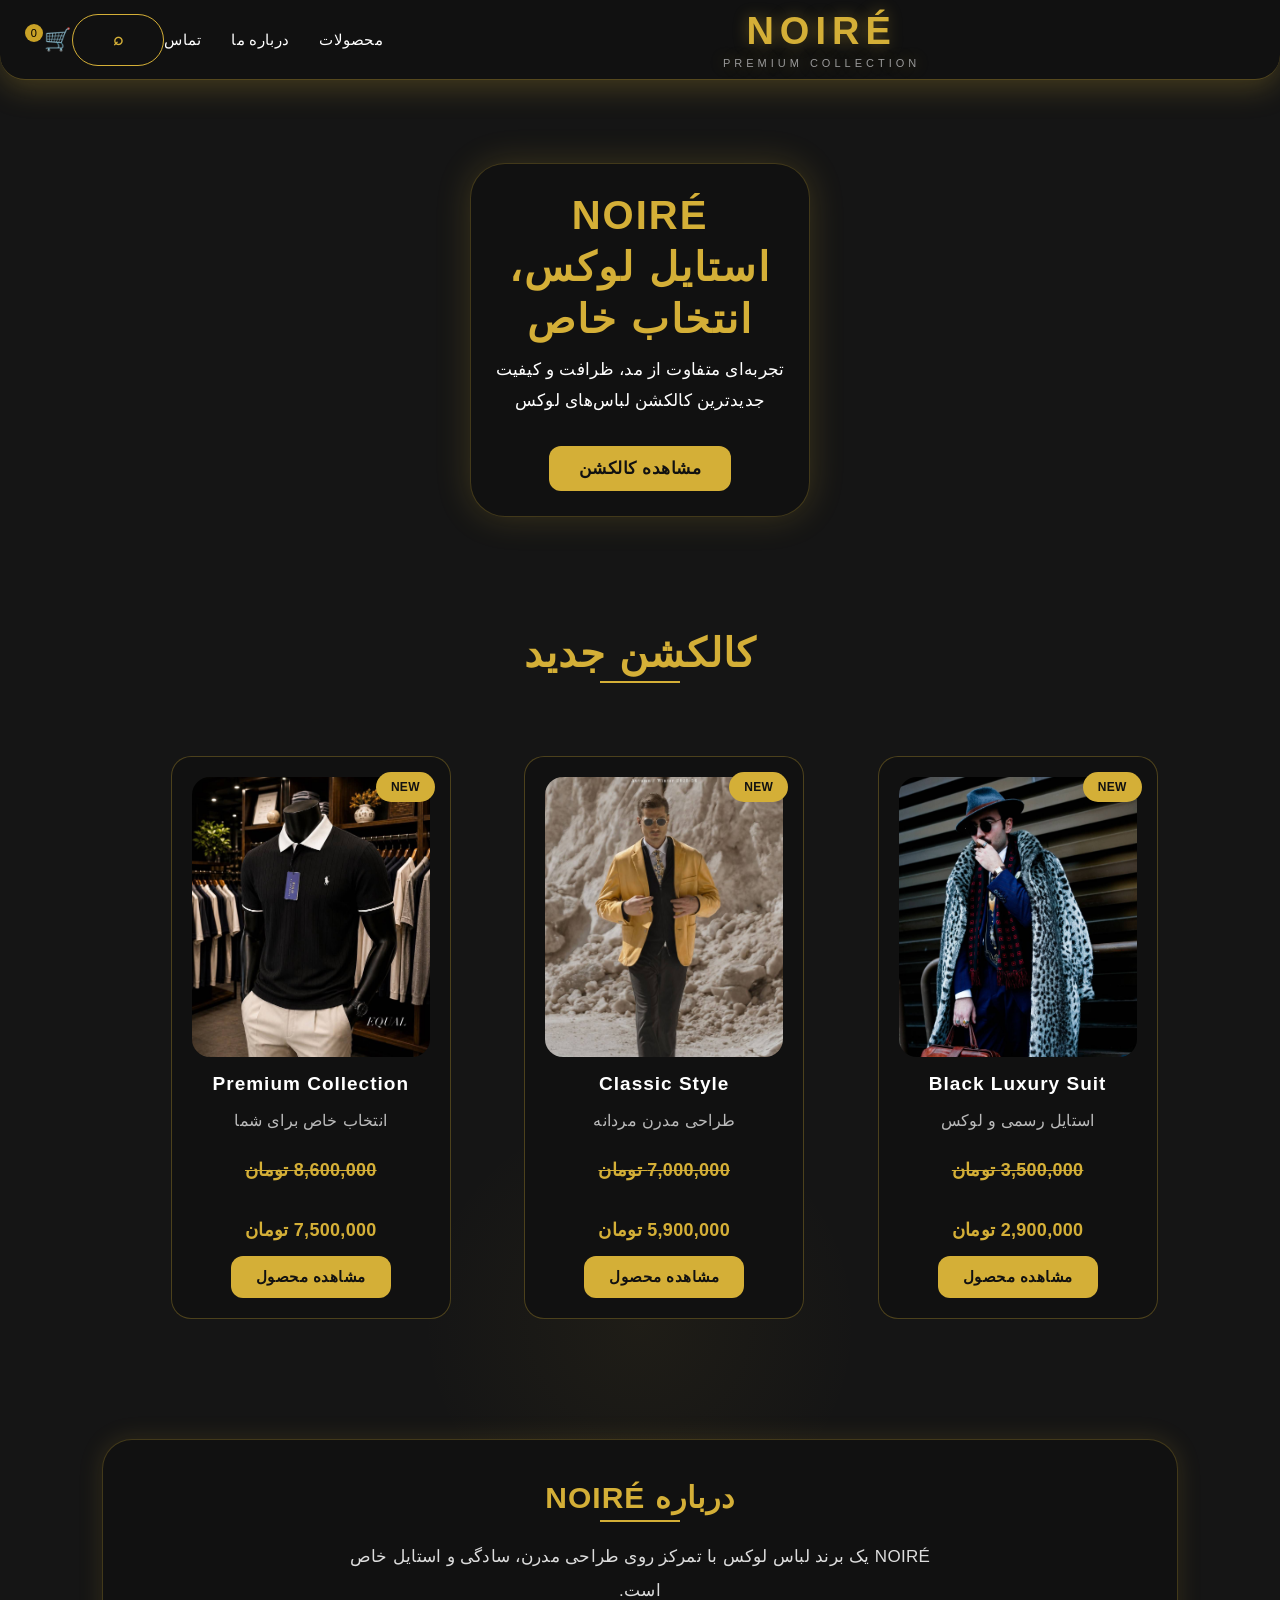
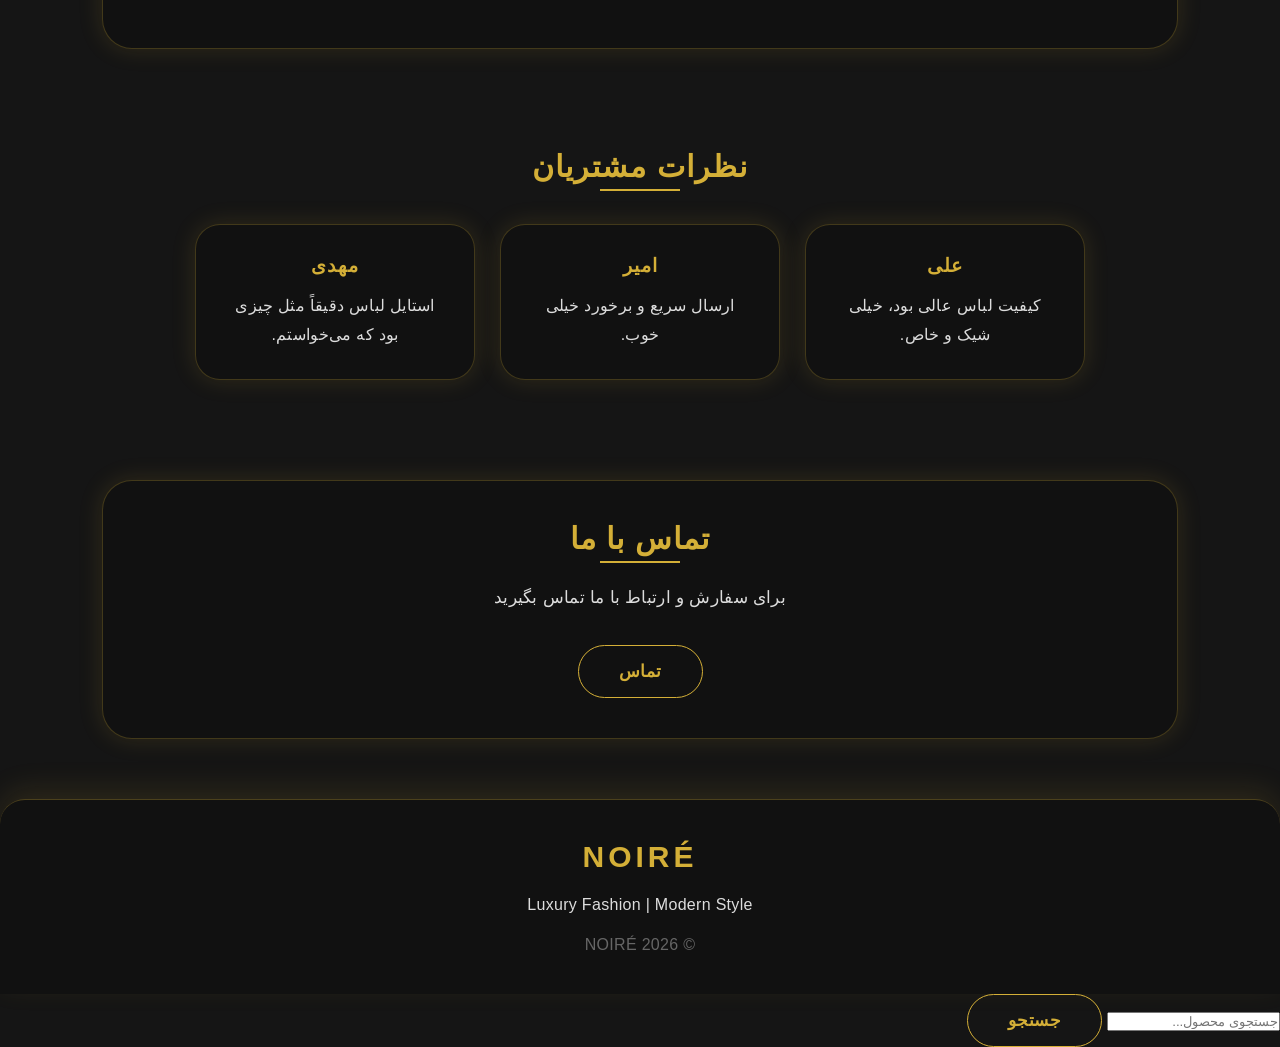
==== commit a74b97eb: "Update index.html" ====
--- a/index.html
+++ b/index.html
@@ -321,7 +321,7 @@
 
 </script>
 
-<div class="search-box" id="search-box" style="display:flex !important; position:fixed; top:50px; left:50px; background:red; width:300px; height:100px; z-index:999999;">
+<div class="search-box" id="search-box">
     
 <input type="text" id="search-input" placeholder="جستجوی محصول...">
 
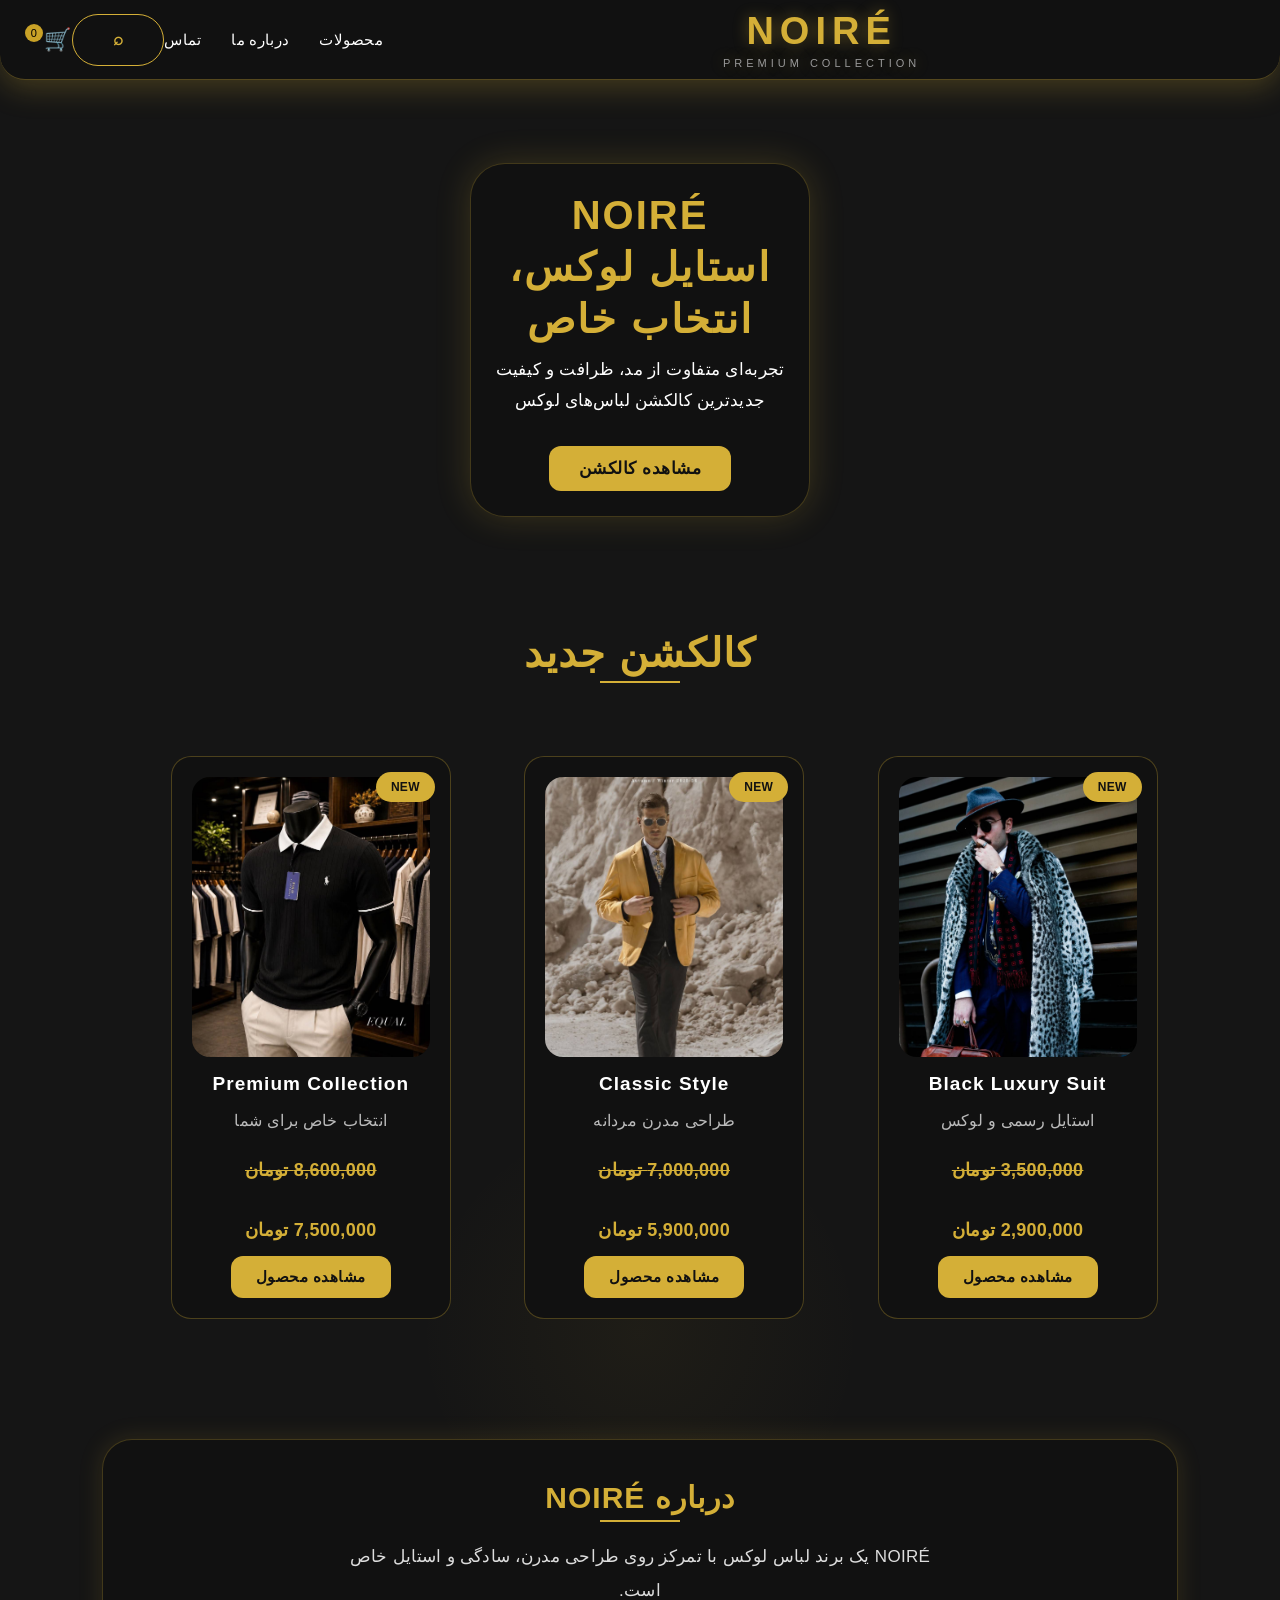
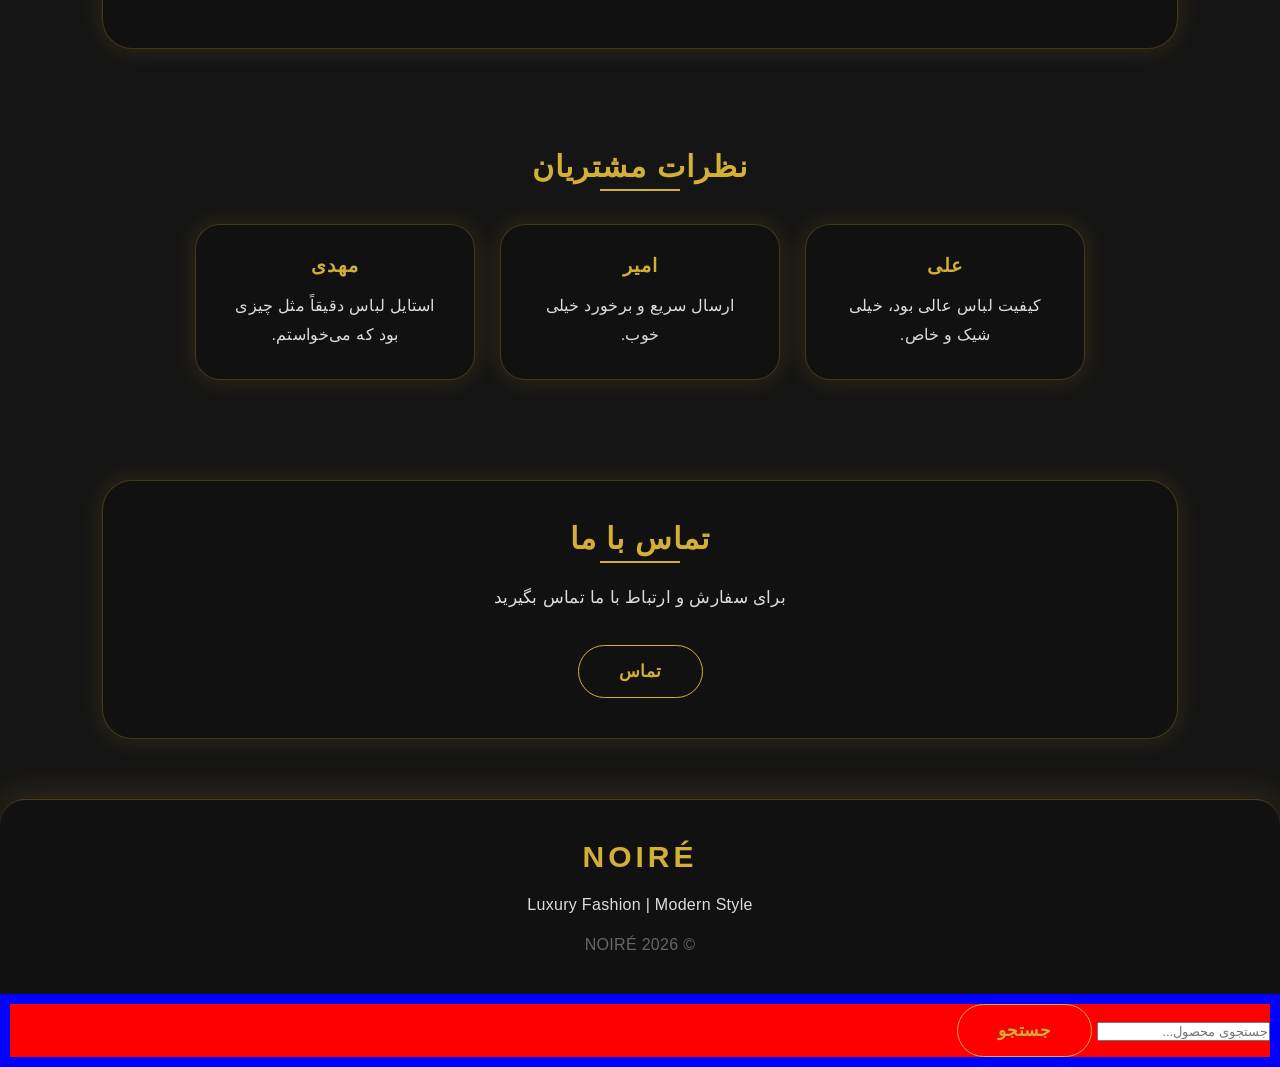
==== commit a1e71113: "Update index.html" ====
--- a/index.html
+++ b/index.html
@@ -7,6 +7,13 @@
 
     <title>NOIRÉ | Luxury Fashion</title>
 
+    <style>
+#search-box{
+background:red !important;
+border:10px solid blue !important;
+}
+</style>
+    
     <link rel="stylesheet" href="style.css">
 </head>
 
--- a/style.css
+++ b/style.css
@@ -4005,28 +4005,46 @@
     user-select:none;
 }
 .search-box{
-    display:flex !important;
-    position:fixed !important;
-    top:50% !important;
-    left:50% !important;
-    transform:translate(-50%,-50%) !important;
+    display:none;
+    position:fixed;
+    top:100px;
+    left:50%;
+    transform:translateX(-50%);
+    background:#050505;
+    border:1px solid #d4af37;
+    padding:15px 20px;
+    border-radius:30px;
+    z-index:999999;
+}
+.search-box{
+
+display:none;
+
+position:fixed;
+
+top:100px;
+
+left:50%;
+
+transform:translateX(-50%);
+
+background:#050505;
+
+border:1px solid #d4af37;
+
+padding:15px 20px;
+
+border-radius:30px;
+
+z-index:999999;
+
+box-shadow:0 0 25px rgba(212,175,55,.4);
+
+}
+#search-box{
+    display:none !important;
+}
+#search-box{
     background:red !important;
-    padding:50px !important;
-    z-index:99999999 !important;
-}
-.search-box{
-    display:flex !important;
-    position:fixed !important;
-
-    top:50% !important;
-    left:50% !important;
-
-    transform:translate(-50%,-50%) !important;
-
-    background:red !important;
-
-    width:300px !important;
-    height:80px !important;
-
-    z-index:99999999 !important;
-}
+    border:10px solid blue !important;
+}
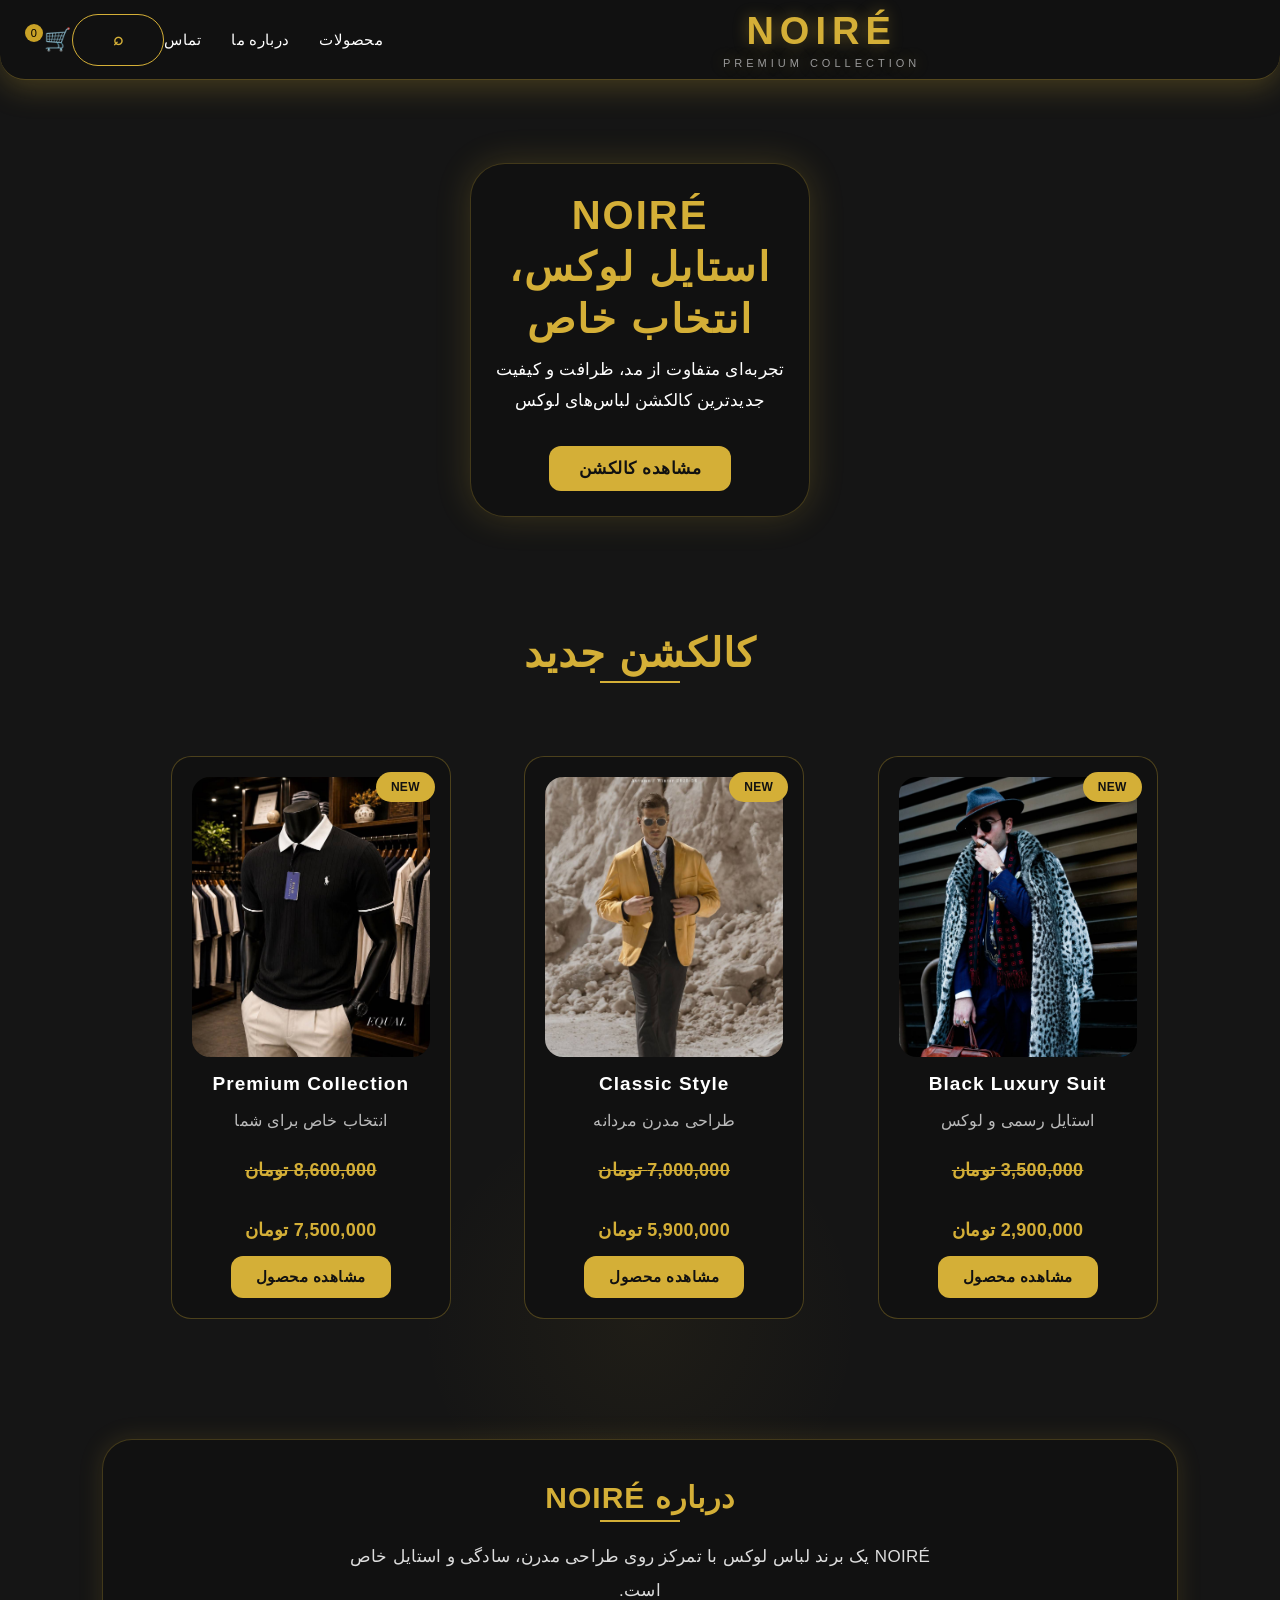
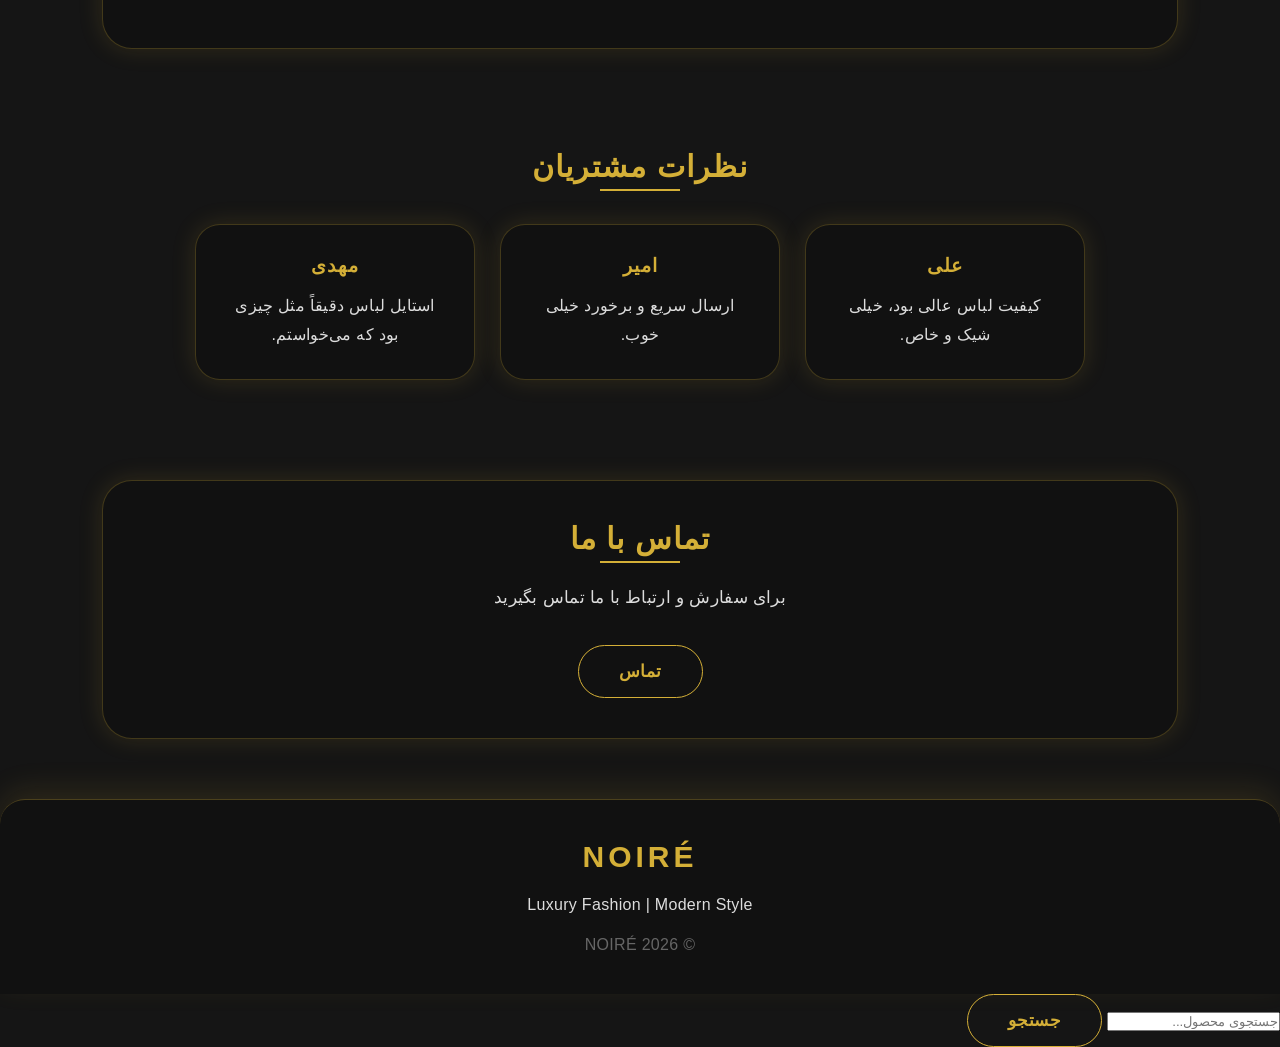
==== commit 24895f6f: "Update index.html" ====
--- a/index.html
+++ b/index.html
@@ -6,13 +6,6 @@
     <meta name="viewport" content="width=device-width, initial-scale=1.0">
 
     <title>NOIRÉ | Luxury Fashion</title>
-
-    <style>
-#search-box{
-background:red !important;
-border:10px solid blue !important;
-}
-</style>
     
     <link rel="stylesheet" href="style.css">
 </head>
--- a/style.css
+++ b/style.css
@@ -3935,61 +3935,6 @@
 
 }
 
-.search-box{
-
-display:none;
-
-position:fixed;
-
-top:100px;
-
-left:50%;
-
-transform:translateX(-50%);
-
-background:#050505;
-
-border:1px solid #d4af37;
-
-padding:15px 20px;
-
-border-radius:30px;
-
-z-index:999999;
-
-box-shadow:0 0 25px rgba(212,175,55,.4);
-
-}
-
-.search-box input{
-
-background:transparent;
-
-border:none;
-
-outline:none;
-
-color:white;
-
-width:220px;
-
-padding:8px;
-
-}
-
-.search-box button{
-
-background:#d4af37;
-
-border:none;
-
-padding:8px 15px;
-
-border-radius:20px;
-
-cursor:pointer;
-
-}
 
 .search-icon{
     z-index:999999 !important;
@@ -4004,19 +3949,8 @@
 .logo{
     user-select:none;
 }
+
 .search-box{
-    display:none;
-    position:fixed;
-    top:100px;
-    left:50%;
-    transform:translateX(-50%);
-    background:#050505;
-    border:1px solid #d4af37;
-    padding:15px 20px;
-    border-radius:30px;
-    z-index:999999;
-}
-.search-box{
 
 display:none;
 
@@ -4041,10 +3975,35 @@
 box-shadow:0 0 25px rgba(212,175,55,.4);
 
 }
-#search-box{
-    display:none !important;
-}
-#search-box{
-    background:red !important;
-    border:10px solid blue !important;
-}
+
+
+.search-box input{
+
+background:transparent;
+
+border:none;
+
+outline:none;
+
+color:white;
+
+padding:10px;
+
+width:200px;
+
+}
+
+
+.search-box button{
+
+background:#d4af37;
+
+border:none;
+
+padding:10px 20px;
+
+border-radius:20px;
+
+cursor:pointer;
+
+}
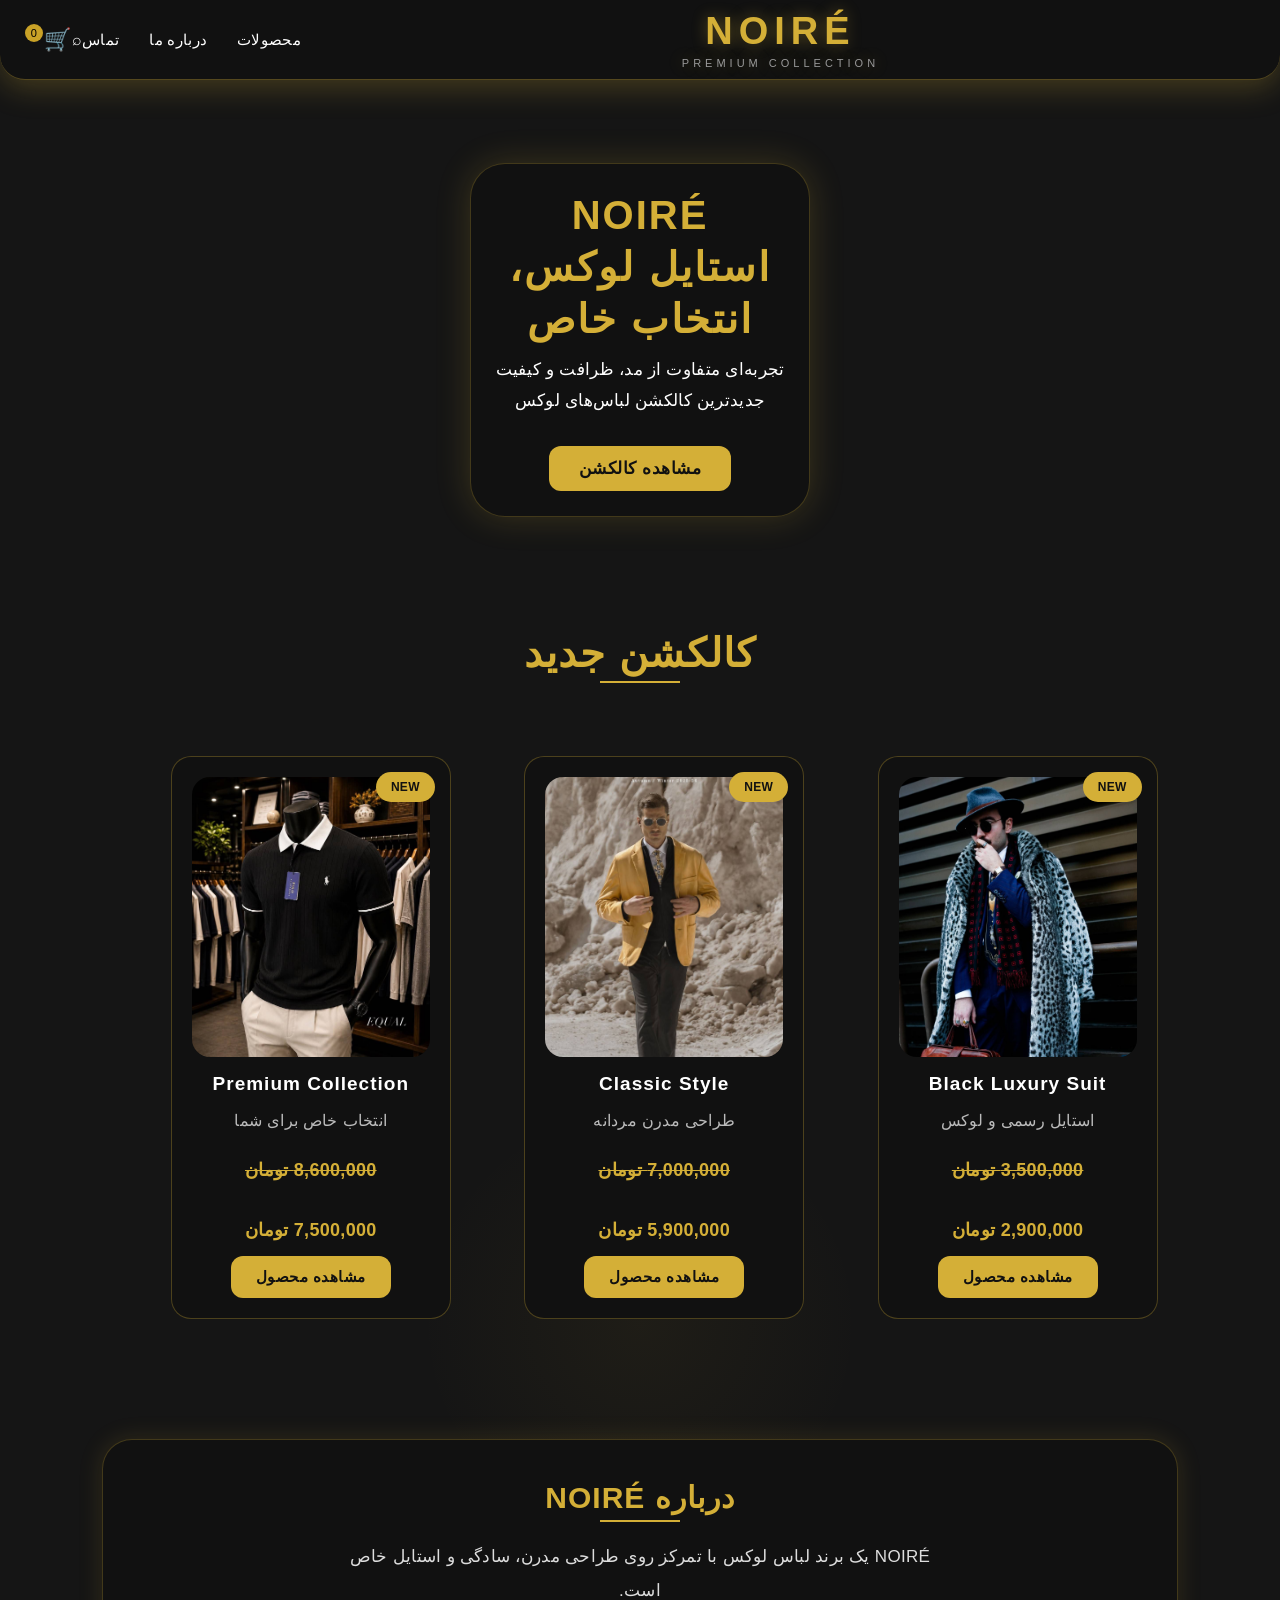
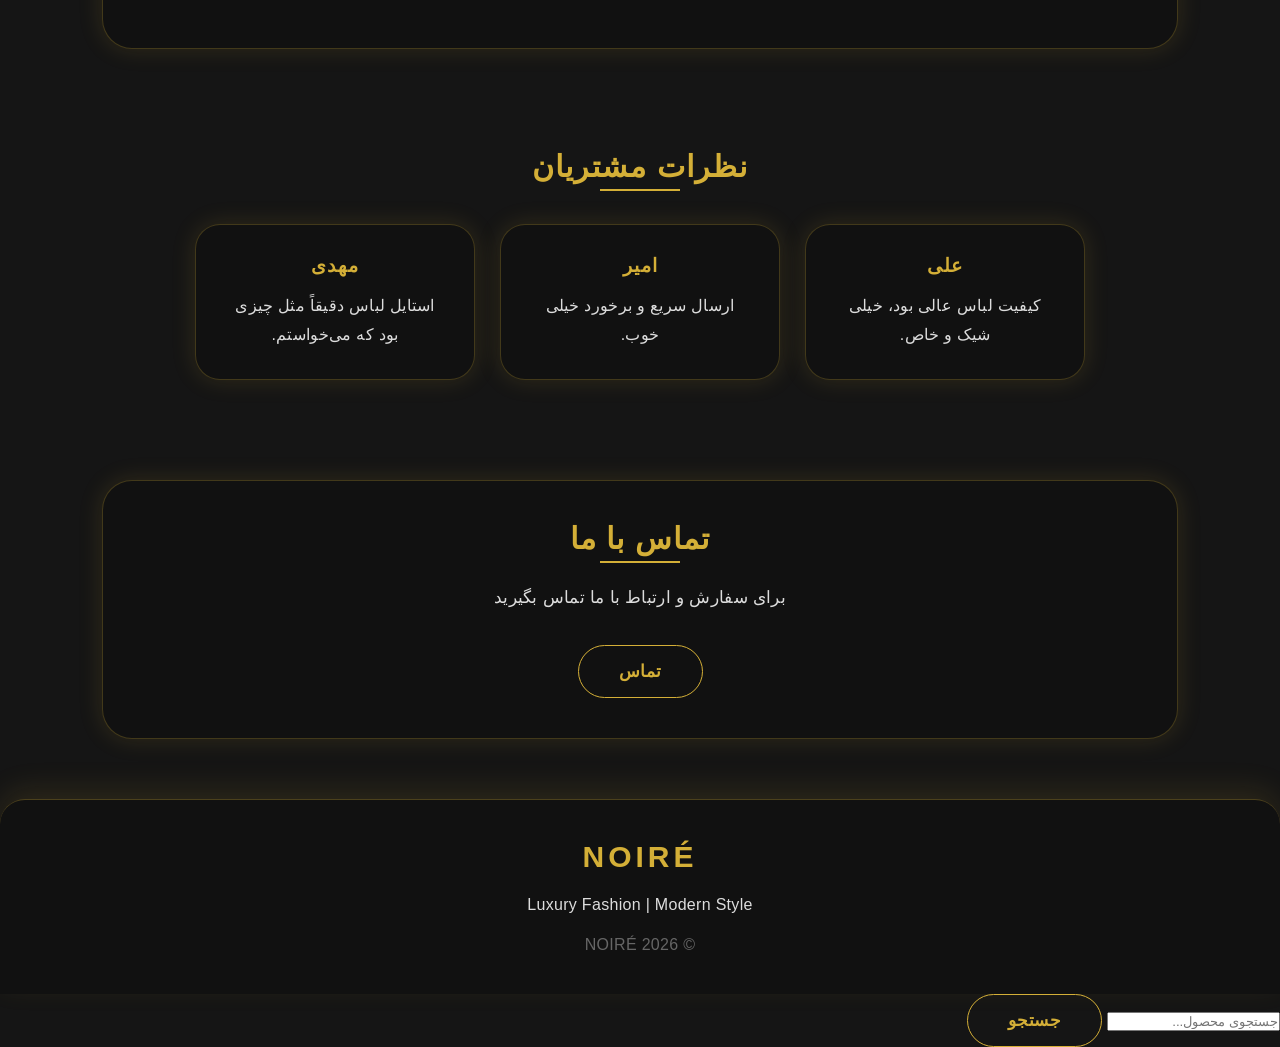
==== commit 53aea03f: "Update index.html" ====
--- a/index.html
+++ b/index.html
@@ -25,10 +25,9 @@
 <a href="#contact">تماس</a>
     </nav>
 
-<button onclick="openSearch()" class="search-icon">
-⌕
-</button>
-
+<div class="search-icon" onclick="openSearch()">
+<span>⌕</span>
+</div>
   <div class="cart">
 🛒 <span id="cart-count">0</span>
 </div>
--- a/style.css
+++ b/style.css
@@ -4007,3 +4007,15 @@
 cursor:pointer;
 
 }
+.search-box{
+    display:none;
+    position:fixed;
+    top:100px;
+    left:50%;
+    transform:translateX(-50%);
+    background:#050505;
+    border:1px solid #d4af37;
+    padding:15px 20px;
+    border-radius:30px;
+    z-index:999999;
+}
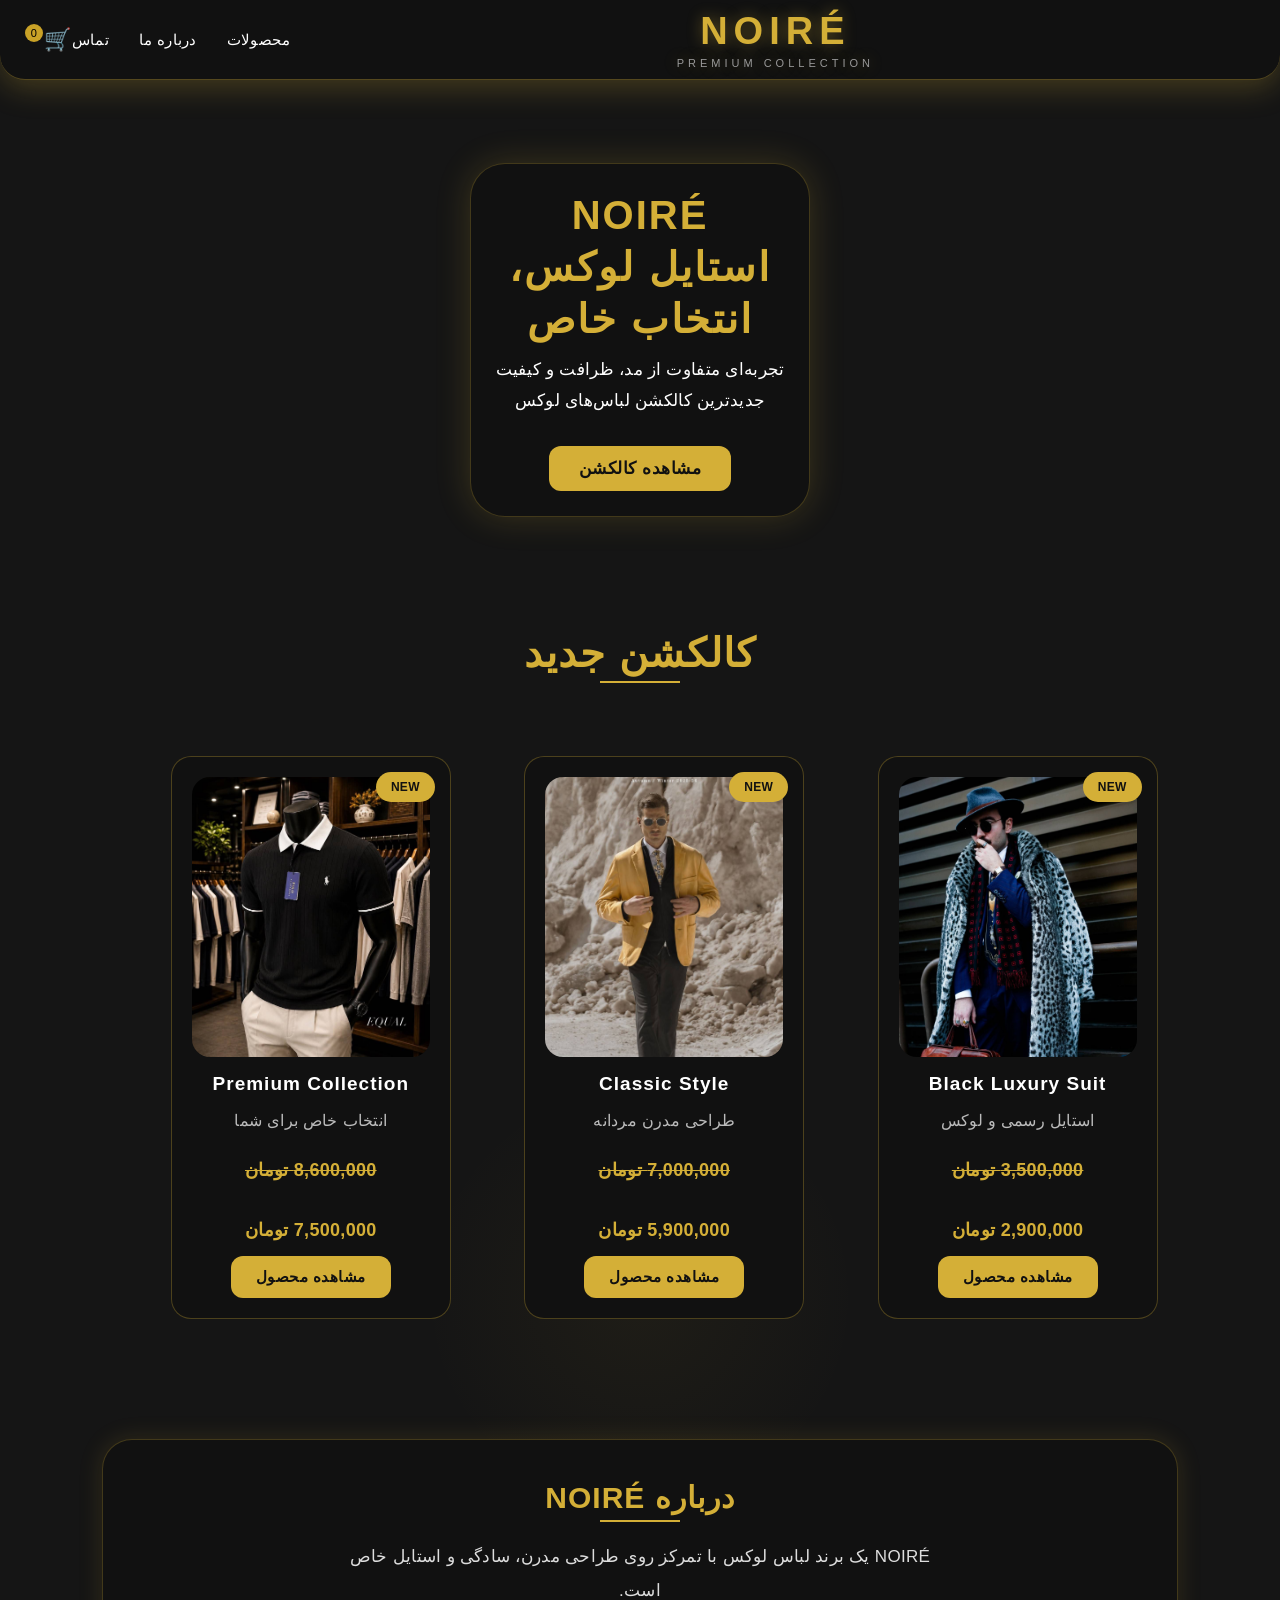
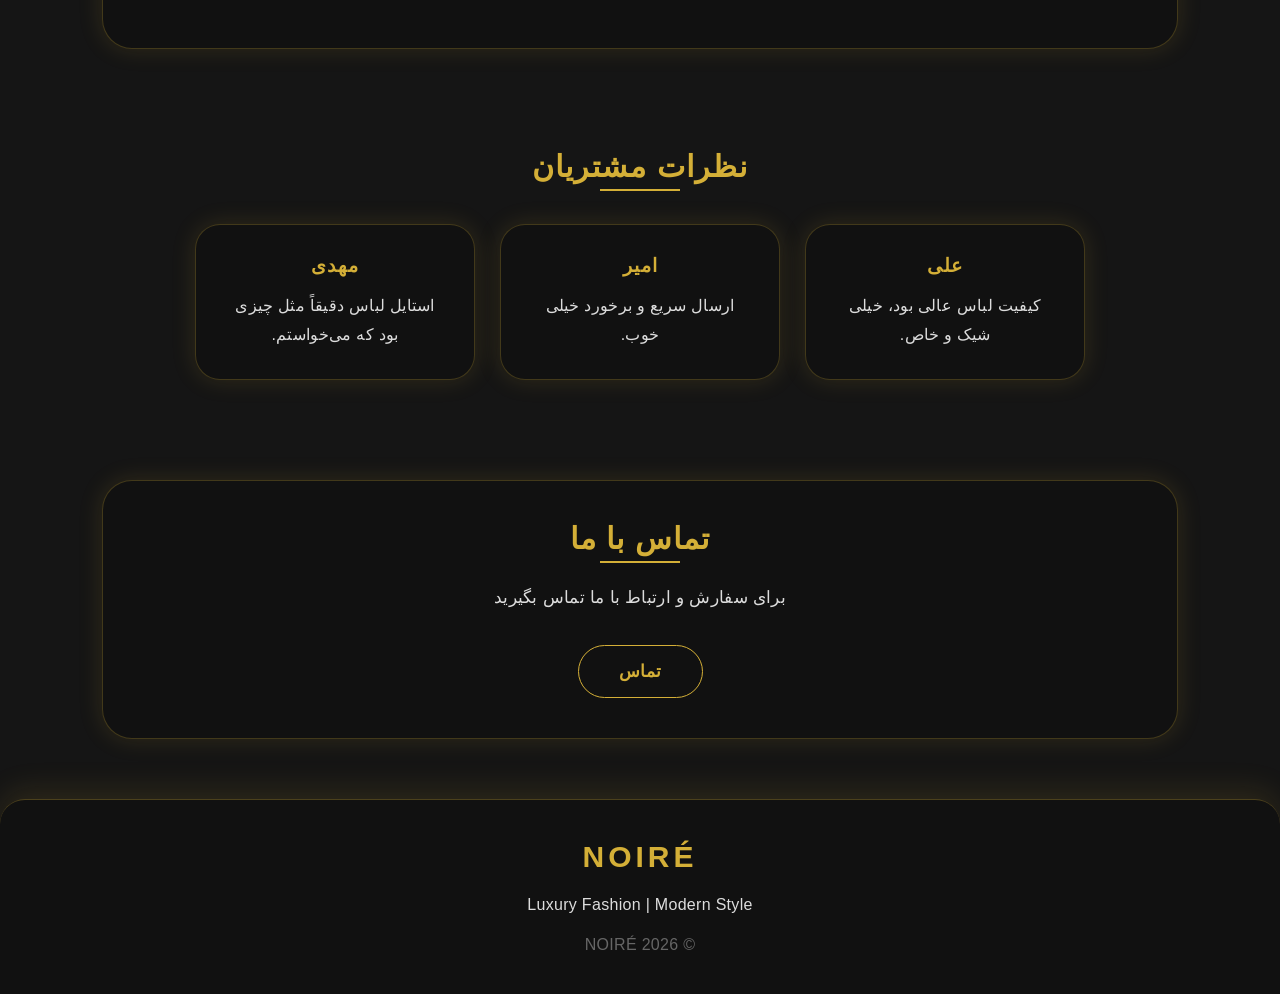
==== commit f31607eb: "Update index.html" ====
--- a/index.html
+++ b/index.html
@@ -25,9 +25,6 @@
 <a href="#contact">تماس</a>
     </nav>
 
-<div class="search-icon" onclick="openSearch()">
-<span>⌕</span>
-</div>
   <div class="cart">
 🛒 <span id="cart-count">0</span>
 </div>
@@ -319,14 +316,6 @@
 }); 
 
 </script>
-
-<div class="search-box" id="search-box">
-    
-<input type="text" id="search-input" placeholder="جستجوی محصول...">
-
-<button onclick="searchProduct()">جستجو</button>
-
-</div>
     
 <script src="script.js"></script>
     
